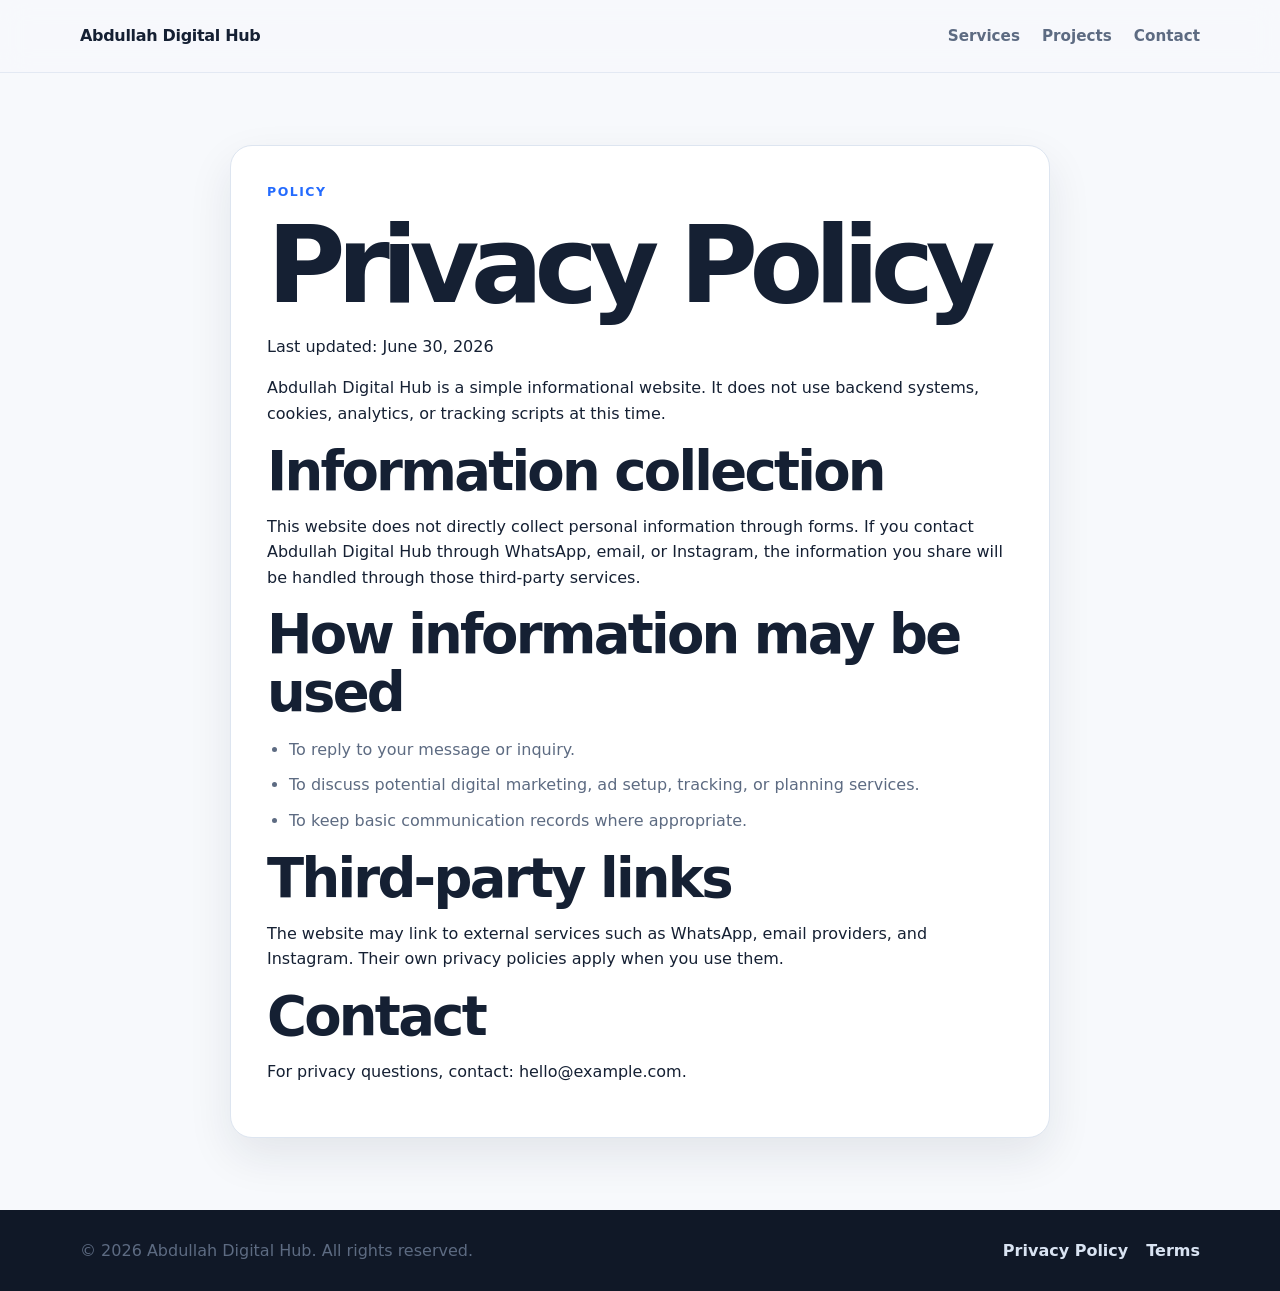
==== privacy.html @ ad13377e "Create static Abdullah Digital Hub site" ====
<!DOCTYPE html>
<html lang="en">
<head>
  <meta charset="UTF-8">
  <meta name="viewport" content="width=device-width, initial-scale=1.0">
  <title>Privacy Policy | Abdullah Digital Hub</title>
  <meta name="description" content="Privacy Policy for Abdullah Digital Hub.">
  <link rel="stylesheet" href="style.css">
</head>
<body class="legal-page">
  <header class="site-header">
    <nav class="nav container" aria-label="Main navigation">
      <a class="logo" href="index.html">Abdullah Digital Hub</a>
      <div class="nav-links">
        <a href="index.html#services">Services</a>
        <a href="index.html#projects">Projects</a>
        <a href="index.html#contact">Contact</a>
      </div>
    </nav>
  </header>

  <main class="legal-main">
    <section class="container legal-card">
      <p class="eyebrow">Policy</p>
      <h1>Privacy Policy</h1>
      <p>Last updated: June 30, 2026</p>
      <p>Abdullah Digital Hub is a simple informational website. It does not use backend systems, cookies, analytics, or tracking scripts at this time.</p>
      <h2>Information collection</h2>
      <p>This website does not directly collect personal information through forms. If you contact Abdullah Digital Hub through WhatsApp, email, or Instagram, the information you share will be handled through those third-party services.</p>
      <h2>How information may be used</h2>
      <ul>
        <li>To reply to your message or inquiry.</li>
        <li>To discuss potential digital marketing, ad setup, tracking, or planning services.</li>
        <li>To keep basic communication records where appropriate.</li>
      </ul>
      <h2>Third-party links</h2>
      <p>The website may link to external services such as WhatsApp, email providers, and Instagram. Their own privacy policies apply when you use them.</p>
      <h2>Contact</h2>
      <p>For privacy questions, contact: hello@example.com.</p>
    </section>
  </main>

  <footer class="site-footer">
    <div class="container footer-content">
      <p>&copy; 2026 Abdullah Digital Hub. All rights reserved.</p>
      <div class="footer-links">
        <a href="privacy.html">Privacy Policy</a>
        <a href="terms.html">Terms</a>
      </div>
    </div>
  </footer>
</body>
</html>
---- style.css ----
:root {
  --bg: #f7f9fc;
  --surface: #ffffff;
  --text: #152033;
  --muted: #5d6b82;
  --primary: #246bfe;
  --primary-dark: #1748ad;
  --accent: #16c7a7;
  --border: #dde5f0;
  --shadow: 0 18px 45px rgba(21, 32, 51, 0.09);
  --radius: 22px;
}

* {
  box-sizing: border-box;
}

html {
  scroll-behavior: smooth;
}

body {
  margin: 0;
  font-family: Inter, ui-sans-serif, system-ui, -apple-system, BlinkMacSystemFont, "Segoe UI", sans-serif;
  line-height: 1.6;
  color: var(--text);
  background: var(--bg);
}

img,
svg {
  max-width: 100%;
}

a {
  color: inherit;
  text-decoration: none;
}

.container {
  width: min(1120px, calc(100% - 32px));
  margin: 0 auto;
}

.site-header {
  position: sticky;
  top: 0;
  z-index: 10;
  background: rgba(247, 249, 252, 0.86);
  border-bottom: 1px solid rgba(221, 229, 240, 0.75);
  backdrop-filter: blur(14px);
}

.nav {
  min-height: 72px;
  display: flex;
  align-items: center;
  justify-content: space-between;
  gap: 24px;
}

.logo {
  font-size: 1rem;
  font-weight: 800;
  letter-spacing: -0.02em;
}

.nav-links {
  display: flex;
  align-items: center;
  gap: 22px;
  color: var(--muted);
  font-size: 0.95rem;
  font-weight: 600;
}

.nav-links a:hover,
.footer-links a:hover {
  color: var(--primary);
}

.hero {
  overflow: hidden;
  padding: 96px 0 84px;
  background:
    radial-gradient(circle at 12% 10%, rgba(36, 107, 254, 0.14), transparent 32%),
    radial-gradient(circle at 88% 16%, rgba(22, 199, 167, 0.16), transparent 30%);
}

.hero-content {
  max-width: 820px;
  text-align: center;
}

.eyebrow {
  margin: 0 0 12px;
  color: var(--primary);
  font-size: 0.78rem;
  font-weight: 800;
  letter-spacing: 0.12em;
  text-transform: uppercase;
}

h1,
h2,
h3,
p {
  margin-top: 0;
}

h1 {
  margin-bottom: 18px;
  font-size: clamp(3rem, 9vw, 6.7rem);
  line-height: 0.95;
  letter-spacing: -0.08em;
}

h2 {
  margin-bottom: 14px;
  font-size: clamp(2rem, 5vw, 3.4rem);
  line-height: 1.05;
  letter-spacing: -0.05em;
}

h3 {
  margin-bottom: 10px;
  font-size: 1.18rem;
  letter-spacing: -0.03em;
}

.subtitle {
  max-width: 720px;
  margin: 0 auto 34px;
  color: var(--muted);
  font-size: clamp(1.08rem, 2.4vw, 1.35rem);
}

.hero-actions {
  display: flex;
  flex-wrap: wrap;
  justify-content: center;
  gap: 14px;
}

.button {
  display: inline-flex;
  align-items: center;
  justify-content: center;
  min-height: 48px;
  padding: 0 22px;
  border-radius: 999px;
  font-weight: 800;
  transition: transform 180ms ease, box-shadow 180ms ease, background 180ms ease;
}

.button:hover {
  transform: translateY(-2px);
}

.button.primary {
  color: #fff;
  background: var(--primary);
  box-shadow: 0 14px 24px rgba(36, 107, 254, 0.25);
}

.button.primary:hover {
  background: var(--primary-dark);
}

.button.secondary {
  background: var(--surface);
  border: 1px solid var(--border);
}

.section {
  padding: 84px 0;
}

.muted {
  background: #eef4ff;
}

.section-heading {
  max-width: 680px;
  margin-bottom: 34px;
}

.section-heading p:not(.eyebrow),
.card p,
.panel p,
.contact-section p {
  color: var(--muted);
}

.grid {
  display: grid;
  gap: 20px;
}

.services-grid {
  grid-template-columns: repeat(3, minmax(0, 1fr));
}

.card,
.panel,
.contact-card {
  background: var(--surface);
  border: 1px solid var(--border);
  border-radius: var(--radius);
  box-shadow: var(--shadow);
}

.card {
  padding: 26px;
}

.card p:last-child,
.panel p:last-child {
  margin-bottom: 0;
}

.split {
  display: grid;
  grid-template-columns: 0.85fr 1.15fr;
  align-items: center;
  gap: 32px;
}

.panel {
  padding: 34px;
}

.contact-cards {
  display: grid;
  grid-template-columns: repeat(3, minmax(0, 1fr));
  gap: 18px;
}

.contact-card {
  display: grid;
  gap: 6px;
  padding: 24px;
  transition: transform 180ms ease, border-color 180ms ease;
}

.contact-card:hover {
  border-color: var(--primary);
  transform: translateY(-3px);
}

.contact-card span {
  color: var(--muted);
  font-size: 0.92rem;
}

.contact-card strong {
  word-break: break-word;
}

.site-footer {
  padding: 28px 0;
  color: var(--muted);
  background: #101827;
}

.footer-content {
  display: flex;
  align-items: center;
  justify-content: space-between;
  gap: 18px;
}

.site-footer p {
  margin: 0;
}

.footer-links {
  display: flex;
  gap: 18px;
  color: #d9e3f2;
  font-weight: 700;
}

.legal-page {
  min-height: 100vh;
  display: flex;
  flex-direction: column;
}

.legal-main {
  flex: 1;
  padding: 72px 0;
}

.legal-card {
  max-width: 820px;
  padding: 36px;
  background: var(--surface);
  border: 1px solid var(--border);
  border-radius: var(--radius);
  box-shadow: var(--shadow);
}

.legal-card ul {
  padding-left: 22px;
}

.legal-card li {
  margin-bottom: 10px;
  color: var(--muted);
}

@media (max-width: 820px) {
  .nav,
  .footer-content {
    align-items: flex-start;
    flex-direction: column;
    justify-content: center;
  }

  .nav {
    padding: 16px 0;
  }

  .nav-links,
  .footer-links {
    flex-wrap: wrap;
    gap: 14px;
  }

  .hero {
    padding: 74px 0 64px;
  }

  .section {
    padding: 64px 0;
  }

  .services-grid,
  .split,
  .contact-cards {
    grid-template-columns: 1fr;
  }
}

@media (max-width: 520px) {
  .container {
    width: min(100% - 24px, 1120px);
  }

  .hero-actions,
  .button {
    width: 100%;
  }

  .card,
  .panel,
  .contact-card,
  .legal-card {
    padding: 22px;
  }
}
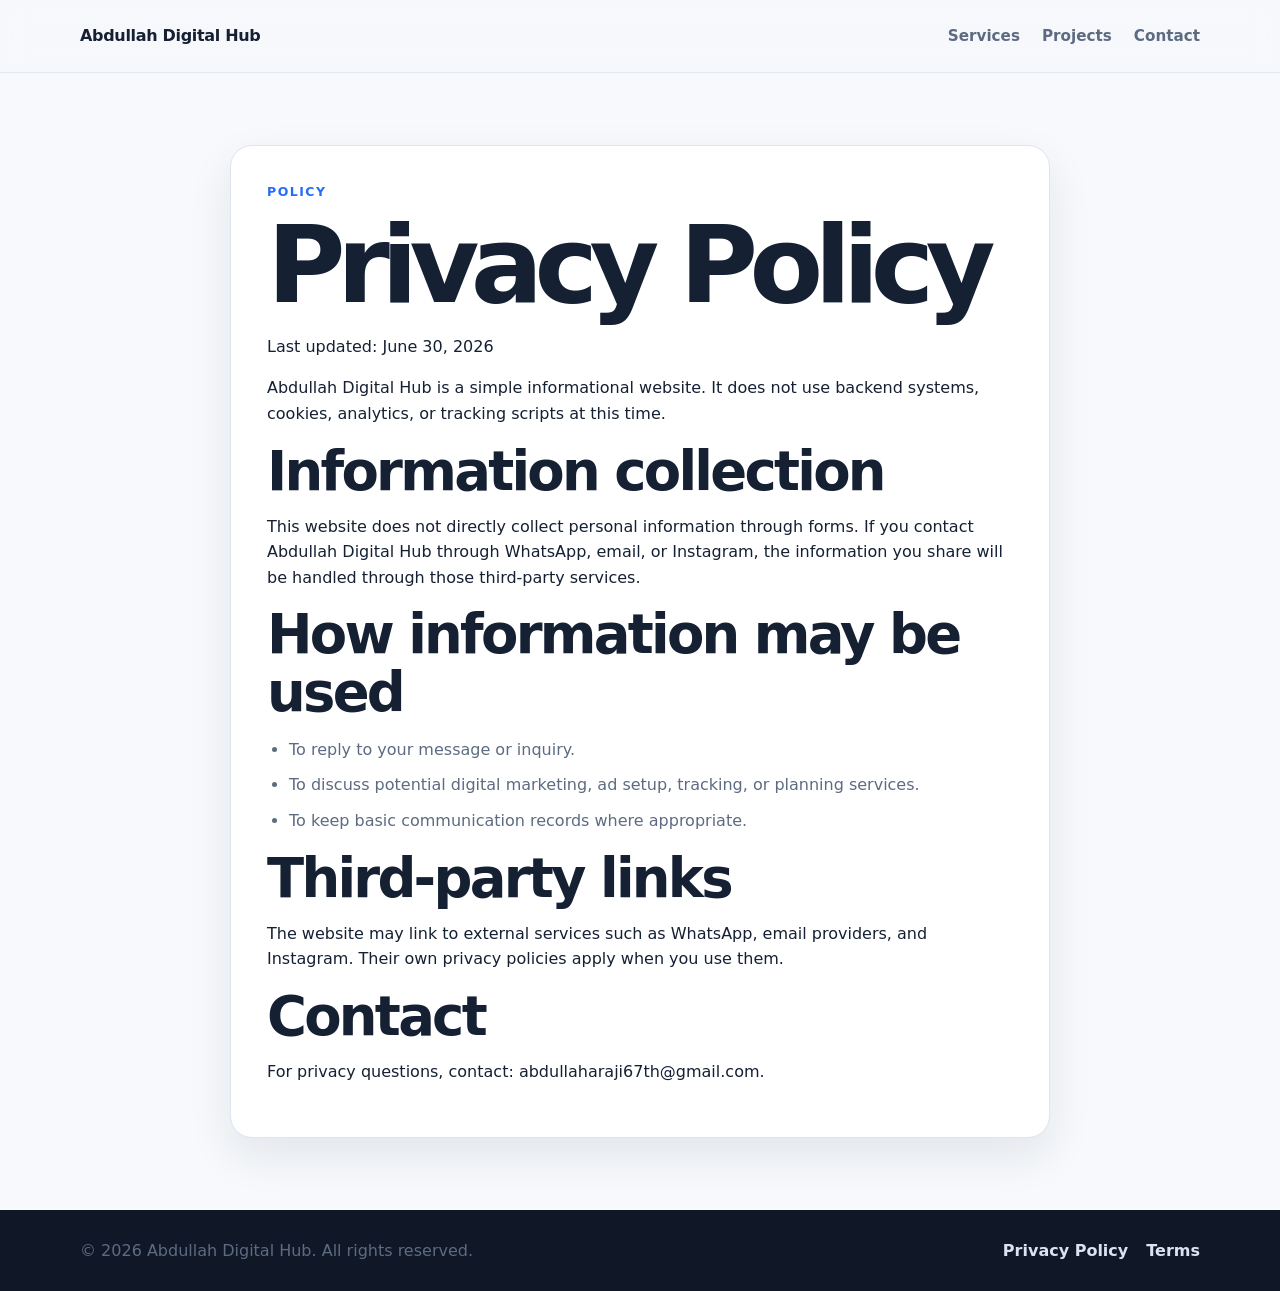
==== commit c667bafc: "Update Abdullah Digital Hub contact info" ====
--- a/privacy.html
+++ b/privacy.html
@@ -36,7 +36,7 @@
       <h2>Third-party links</h2>
       <p>The website may link to external services such as WhatsApp, email providers, and Instagram. Their own privacy policies apply when you use them.</p>
       <h2>Contact</h2>
-      <p>For privacy questions, contact: hello@example.com.</p>
+      <p>For privacy questions, contact: abdullaharaji67th@gmail.com.</p>
     </section>
   </main>
 
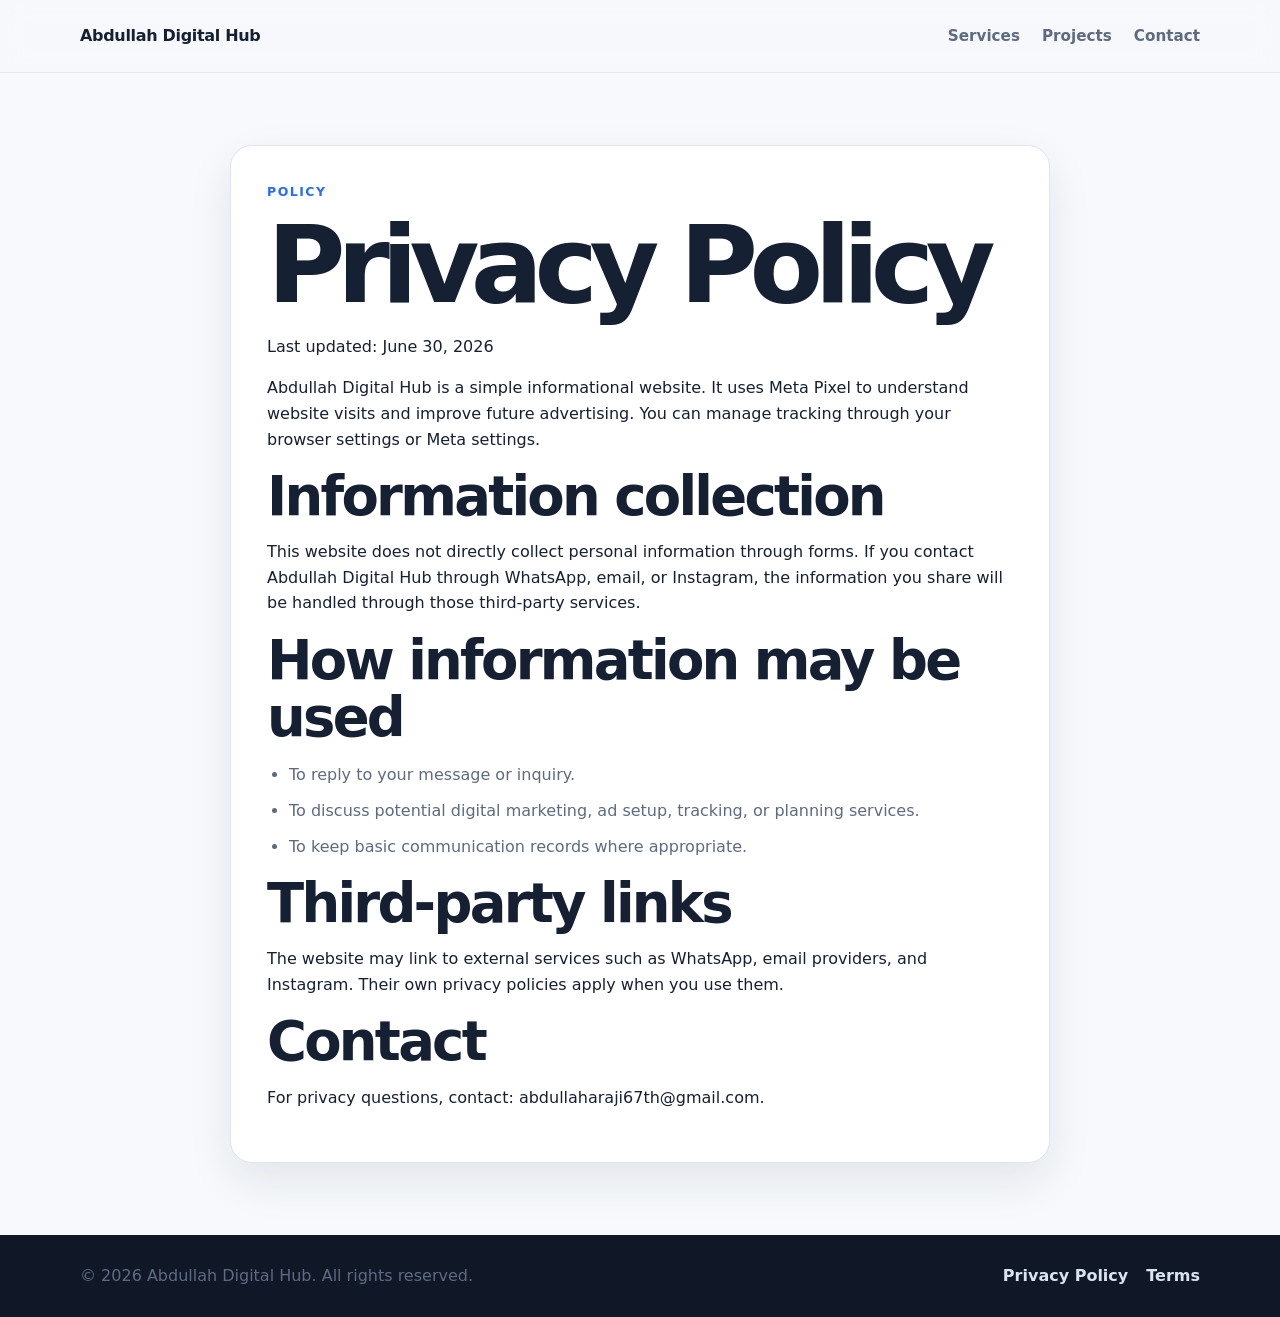
==== commit 52e43c55: "Add Meta Pixel base code" ====
--- a/privacy.html
+++ b/privacy.html
@@ -6,6 +6,23 @@
   <title>Privacy Policy | Abdullah Digital Hub</title>
   <meta name="description" content="Privacy Policy for Abdullah Digital Hub.">
   <link rel="stylesheet" href="style.css">
+  <!-- Meta Pixel Code -->
+  <script>
+  !function(f,b,e,v,n,t,s)
+  {if(f.fbq)return;n=f.fbq=function(){n.callMethod?
+  n.callMethod.apply(n,arguments):n.queue.push(arguments)};
+  if(!f._fbq)f._fbq=n;n.push=n;n.loaded=!0;n.version='2.0';
+  n.queue=[];t=b.createElement(e);t.async=!0;
+  t.src=v;s=b.getElementsByTagName(e)[0];
+  s.parentNode.insertBefore(t,s)}(window, document,'script',
+  'https://connect.facebook.net/en_US/fbevents.js');
+  fbq('init', '2031547784111351');
+  fbq('track', 'PageView');
+  </script>
+  <noscript><img height="1" width="1" style="display:none"
+  src="https://www.facebook.com/tr?id=2031547784111351&ev=PageView&noscript=1"
+  /></noscript>
+  <!-- End Meta Pixel Code -->
 </head>
 <body class="legal-page">
   <header class="site-header">
@@ -24,7 +41,7 @@
       <p class="eyebrow">Policy</p>
       <h1>Privacy Policy</h1>
       <p>Last updated: June 30, 2026</p>
-      <p>Abdullah Digital Hub is a simple informational website. It does not use backend systems, cookies, analytics, or tracking scripts at this time.</p>
+      <p>Abdullah Digital Hub is a simple informational website. It uses Meta Pixel to understand website visits and improve future advertising. You can manage tracking through your browser settings or Meta settings.</p>
       <h2>Information collection</h2>
       <p>This website does not directly collect personal information through forms. If you contact Abdullah Digital Hub through WhatsApp, email, or Instagram, the information you share will be handled through those third-party services.</p>
       <h2>How information may be used</h2>
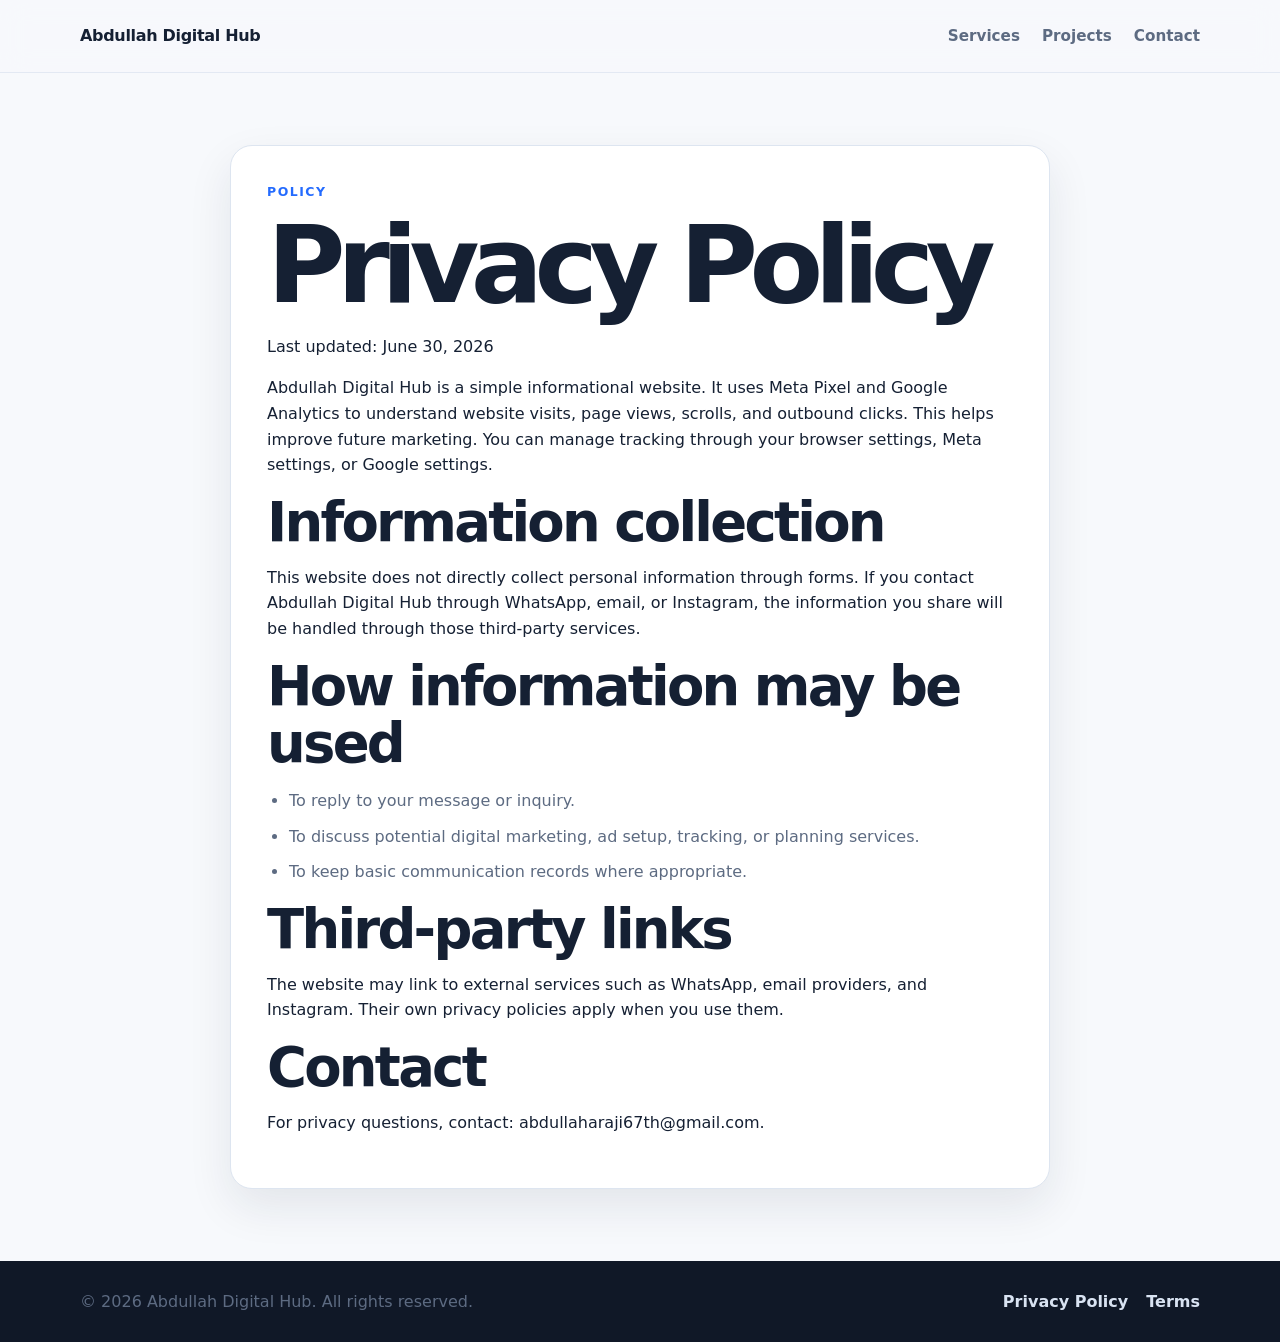
==== commit 48b74b60: "Add Google Analytics tag" ====
--- a/privacy.html
+++ b/privacy.html
@@ -1,6 +1,15 @@
 <!DOCTYPE html>
 <html lang="en">
 <head>
+<!-- Google tag (gtag.js) -->
+<script async src="https://www.googletagmanager.com/gtag/js?id=G-5G493681LP"></script>
+<script>
+  window.dataLayer = window.dataLayer || [];
+  function gtag(){dataLayer.push(arguments);}
+  gtag('js', new Date());
+
+  gtag('config', 'G-5G493681LP');
+</script>
   <meta charset="UTF-8">
   <meta name="viewport" content="width=device-width, initial-scale=1.0">
   <title>Privacy Policy | Abdullah Digital Hub</title>
@@ -41,7 +50,7 @@
       <p class="eyebrow">Policy</p>
       <h1>Privacy Policy</h1>
       <p>Last updated: June 30, 2026</p>
-      <p>Abdullah Digital Hub is a simple informational website. It uses Meta Pixel to understand website visits and improve future advertising. You can manage tracking through your browser settings or Meta settings.</p>
+      <p>Abdullah Digital Hub is a simple informational website. It uses Meta Pixel and Google Analytics to understand website visits, page views, scrolls, and outbound clicks. This helps improve future marketing. You can manage tracking through your browser settings, Meta settings, or Google settings.</p>
       <h2>Information collection</h2>
       <p>This website does not directly collect personal information through forms. If you contact Abdullah Digital Hub through WhatsApp, email, or Instagram, the information you share will be handled through those third-party services.</p>
       <h2>How information may be used</h2>
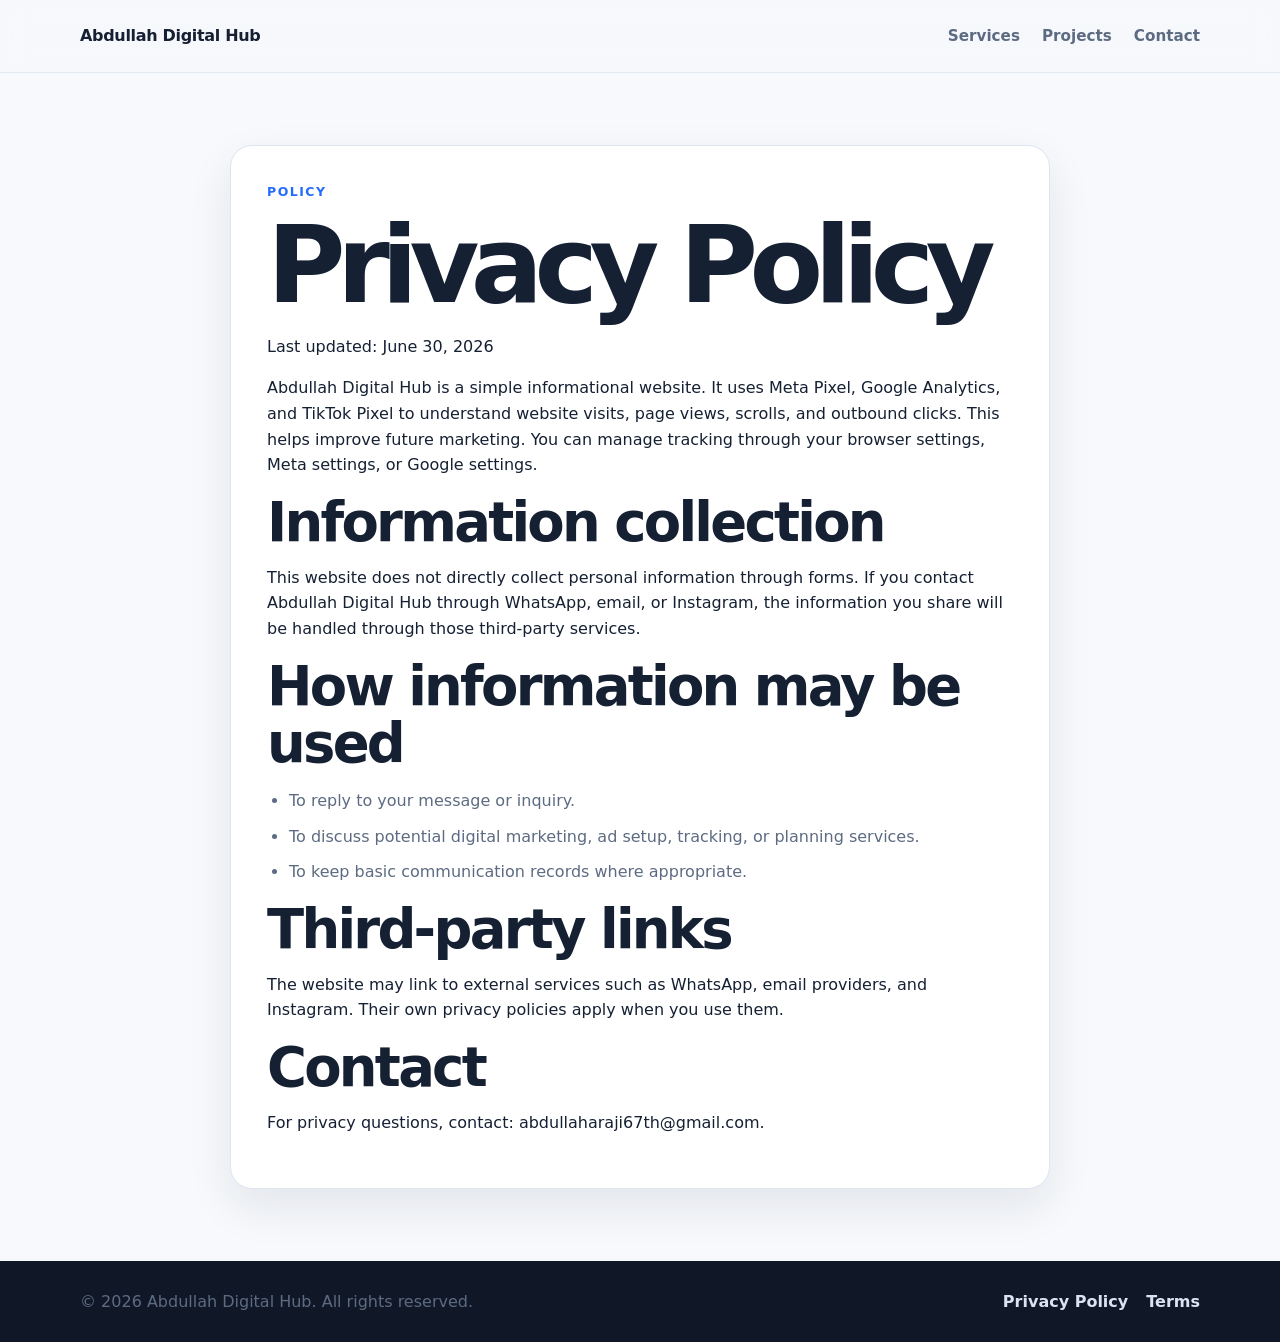
==== commit 54b013bb: "Add TikTok Pixel base code" ====
--- a/privacy.html
+++ b/privacy.html
@@ -32,6 +32,19 @@
   src="https://www.facebook.com/tr?id=2031547784111351&ev=PageView&noscript=1"
   /></noscript>
   <!-- End Meta Pixel Code -->
+  <!-- TikTok Pixel Code Start -->
+  <script>
+  !function (w, d, t) {
+    w.TiktokAnalyticsObject=t;var ttq=w[t]=w[t]||[];ttq.methods=["page","track","identify","instances","debug","on","off","once","ready","alias","group","enableCookie","disableCookie","holdConsent","revokeConsent","grantConsent"],ttq.setAndDefer=function(t,e){t[e]=function(){t.push([e].concat(Array.prototype.slice.call(arguments,0)))}};for(var i=0;i<ttq.methods.length;i++)ttq.setAndDefer(ttq,ttq.methods[i]);ttq.instance=function(t){for(
+  var e=ttq._i[t]||[],n=0;n<ttq.methods.length;n++)ttq.setAndDefer(e,ttq.methods[n]);return e},ttq.load=function(e,n){var r="https://analytics.tiktok.com/i18n/pixel/events.js",o=n&&n.partner;ttq._i=ttq._i||{},ttq._i[e]=[],ttq._i[e]._u=r,ttq._t=ttq._t||{},ttq._t[e]=+new Date,ttq._o=ttq._o||{},ttq._o[e]=n||{};n=document.createElement("script")
+  ;n.type="text/javascript",n.async=!0,n.src=r+"?sdkid="+e+"&lib="+t;e=document.getElementsByTagName("script")[0];e.parentNode.insertBefore(n,e)};
+
+
+    ttq.load('D9301BBC77U0LQ3AESQ0');
+    ttq.page();
+  }(window, document, 'ttq');
+  </script>
+  <!-- TikTok Pixel Code End -->
 </head>
 <body class="legal-page">
   <header class="site-header">
@@ -50,7 +63,7 @@
       <p class="eyebrow">Policy</p>
       <h1>Privacy Policy</h1>
       <p>Last updated: June 30, 2026</p>
-      <p>Abdullah Digital Hub is a simple informational website. It uses Meta Pixel and Google Analytics to understand website visits, page views, scrolls, and outbound clicks. This helps improve future marketing. You can manage tracking through your browser settings, Meta settings, or Google settings.</p>
+      <p>Abdullah Digital Hub is a simple informational website. It uses Meta Pixel, Google Analytics, and TikTok Pixel to understand website visits, page views, scrolls, and outbound clicks. This helps improve future marketing. You can manage tracking through your browser settings, Meta settings, or Google settings.</p>
       <h2>Information collection</h2>
       <p>This website does not directly collect personal information through forms. If you contact Abdullah Digital Hub through WhatsApp, email, or Instagram, the information you share will be handled through those third-party services.</p>
       <h2>How information may be used</h2>
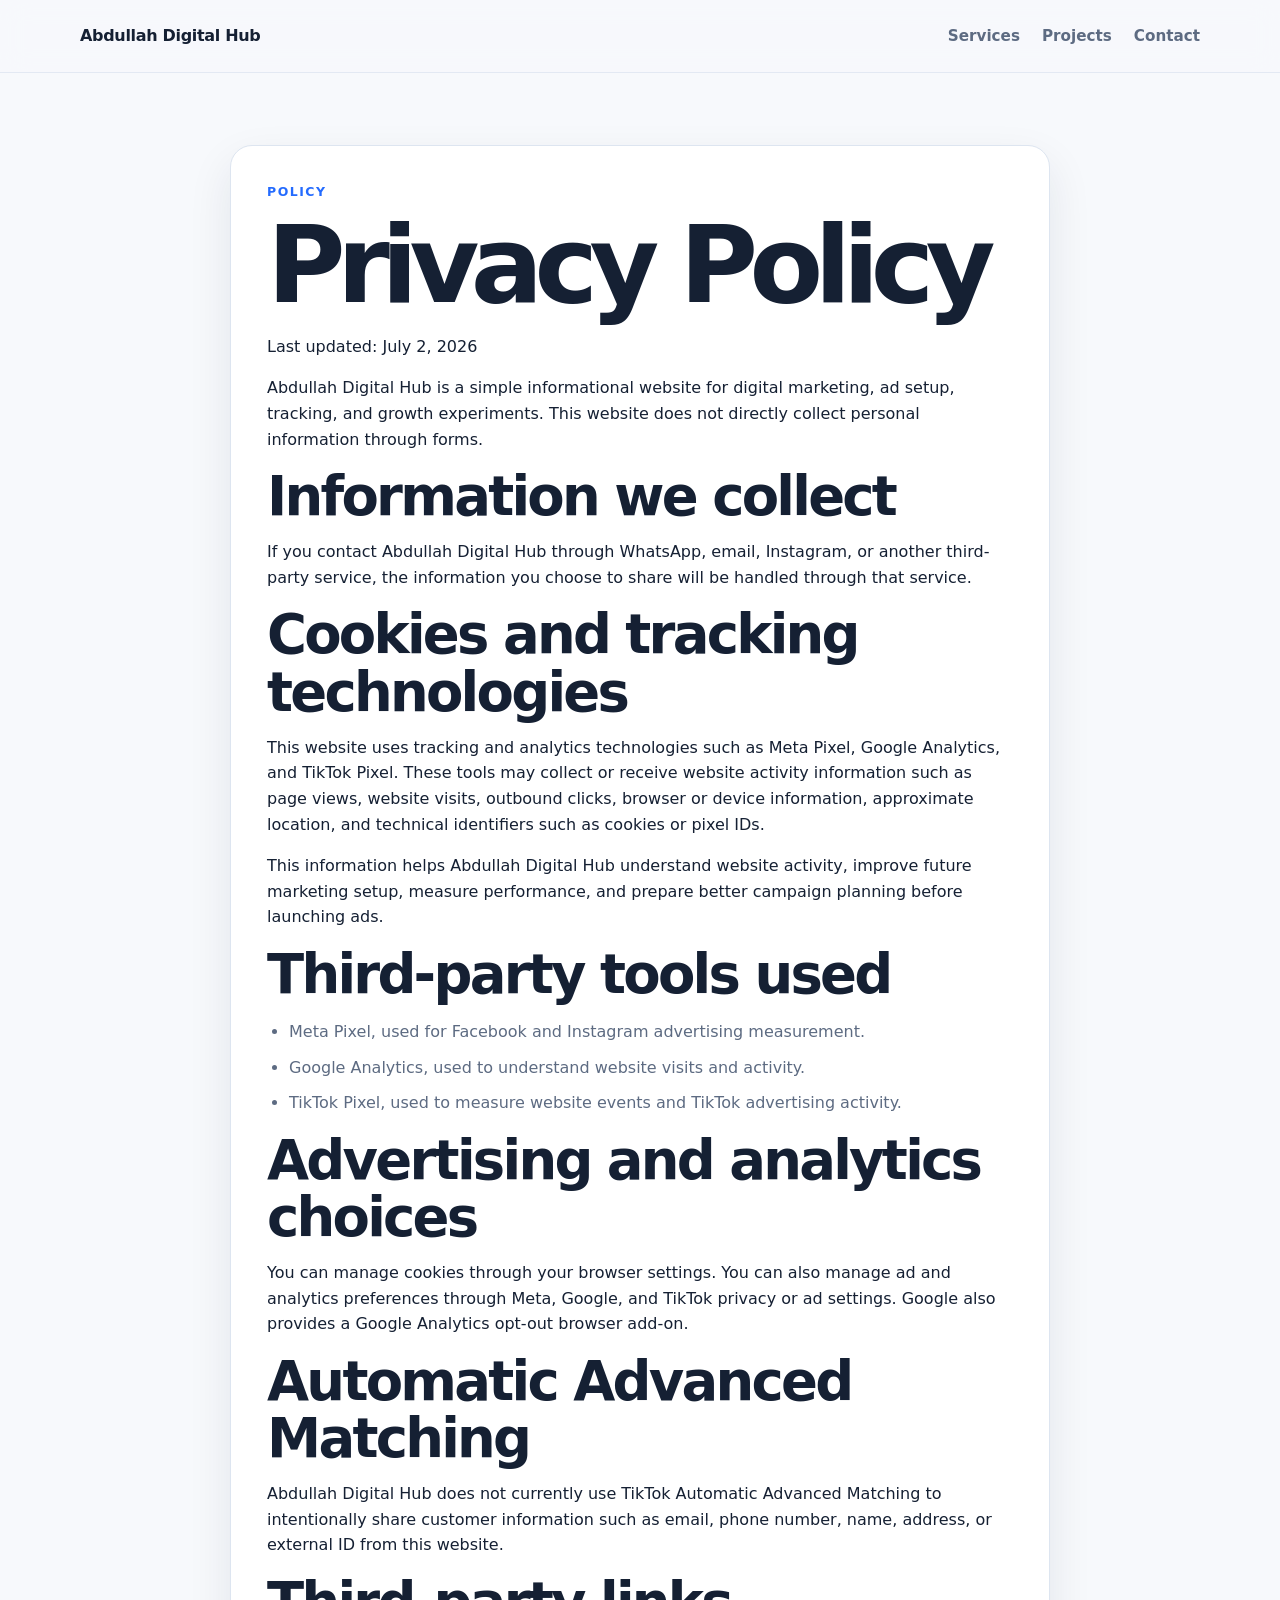
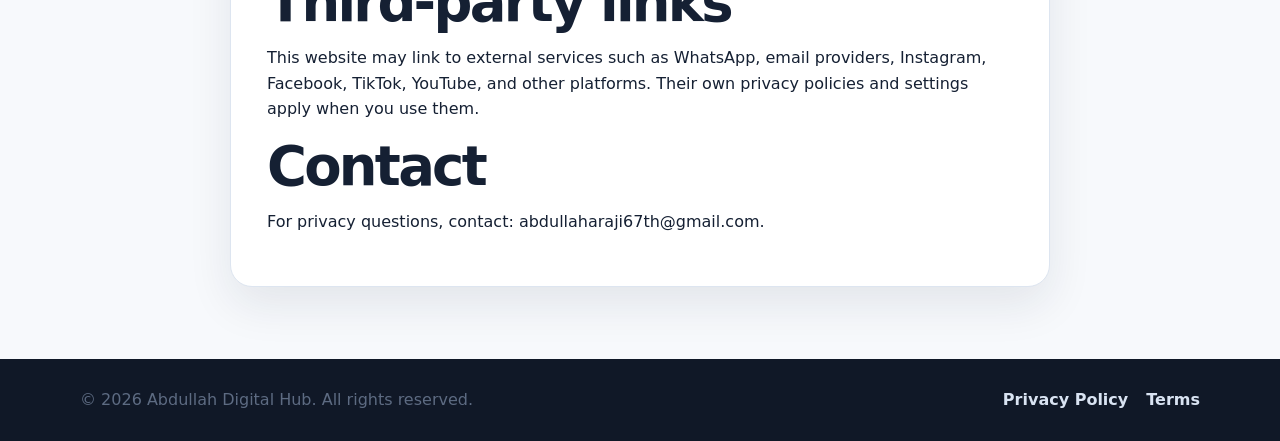
==== commit b831d94d: "Improve privacy policy tracking disclosure" ====
--- a/privacy.html
+++ b/privacy.html
@@ -62,18 +62,33 @@
     <section class="container legal-card">
       <p class="eyebrow">Policy</p>
       <h1>Privacy Policy</h1>
-      <p>Last updated: June 30, 2026</p>
-      <p>Abdullah Digital Hub is a simple informational website. It uses Meta Pixel, Google Analytics, and TikTok Pixel to understand website visits, page views, scrolls, and outbound clicks. This helps improve future marketing. You can manage tracking through your browser settings, Meta settings, or Google settings.</p>
-      <h2>Information collection</h2>
-      <p>This website does not directly collect personal information through forms. If you contact Abdullah Digital Hub through WhatsApp, email, or Instagram, the information you share will be handled through those third-party services.</p>
-      <h2>How information may be used</h2>
+      <p>Last updated: July 2, 2026</p>
+
+      <p>Abdullah Digital Hub is a simple informational website for digital marketing, ad setup, tracking, and growth experiments. This website does not directly collect personal information through forms.</p>
+
+      <h2>Information we collect</h2>
+      <p>If you contact Abdullah Digital Hub through WhatsApp, email, Instagram, or another third-party service, the information you choose to share will be handled through that service.</p>
+
+      <h2>Cookies and tracking technologies</h2>
+      <p>This website uses tracking and analytics technologies such as Meta Pixel, Google Analytics, and TikTok Pixel. These tools may collect or receive website activity information such as page views, website visits, outbound clicks, browser or device information, approximate location, and technical identifiers such as cookies or pixel IDs.</p>
+      <p>This information helps Abdullah Digital Hub understand website activity, improve future marketing setup, measure performance, and prepare better campaign planning before launching ads.</p>
+
+      <h2>Third-party tools used</h2>
       <ul>
-        <li>To reply to your message or inquiry.</li>
-        <li>To discuss potential digital marketing, ad setup, tracking, or planning services.</li>
-        <li>To keep basic communication records where appropriate.</li>
+        <li>Meta Pixel, used for Facebook and Instagram advertising measurement.</li>
+        <li>Google Analytics, used to understand website visits and activity.</li>
+        <li>TikTok Pixel, used to measure website events and TikTok advertising activity.</li>
       </ul>
+
+      <h2>Advertising and analytics choices</h2>
+      <p>You can manage cookies through your browser settings. You can also manage ad and analytics preferences through Meta, Google, and TikTok privacy or ad settings. Google also provides a Google Analytics opt-out browser add-on.</p>
+
+      <h2>Automatic Advanced Matching</h2>
+      <p>Abdullah Digital Hub does not currently use TikTok Automatic Advanced Matching to intentionally share customer information such as email, phone number, name, address, or external ID from this website.</p>
+
       <h2>Third-party links</h2>
-      <p>The website may link to external services such as WhatsApp, email providers, and Instagram. Their own privacy policies apply when you use them.</p>
+      <p>This website may link to external services such as WhatsApp, email providers, Instagram, Facebook, TikTok, YouTube, and other platforms. Their own privacy policies and settings apply when you use them.</p>
+
       <h2>Contact</h2>
       <p>For privacy questions, contact: abdullaharaji67th@gmail.com.</p>
     </section>
@@ -89,4 +104,4 @@
     </div>
   </footer>
 </body>
-</html>
+</html>
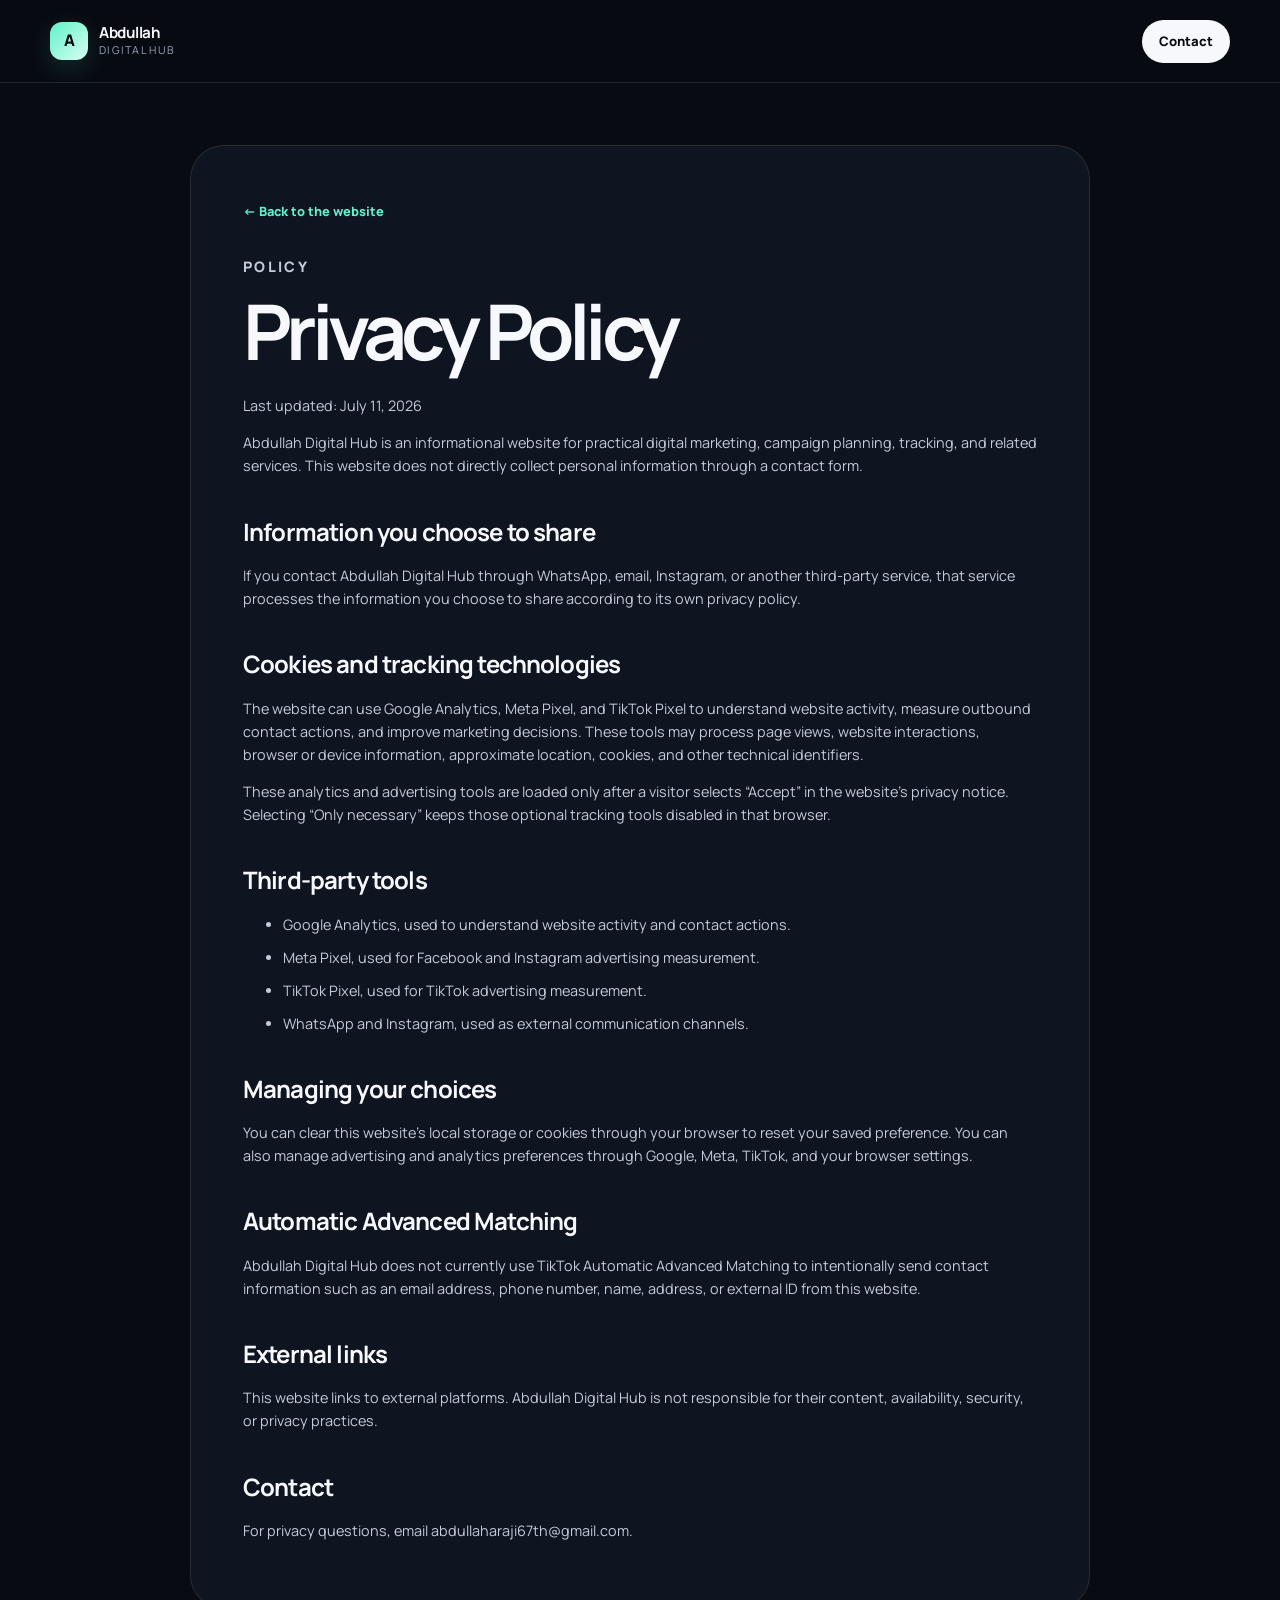
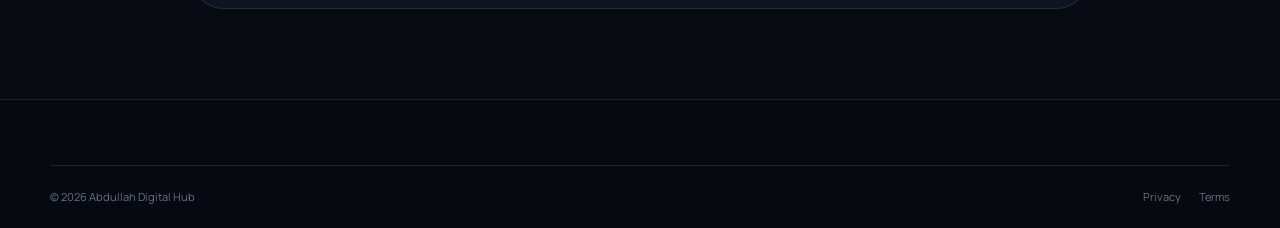
==== commit abb03d86: "Redesign privacy.html" ====
--- a/privacy.html
+++ b/privacy.html
@@ -1,107 +1,72 @@
-<!DOCTYPE html>
-<html lang="en">
+<!doctype html>
+<html lang="en" dir="ltr">
 <head>
-<!-- Google tag (gtag.js) -->
-<script async src="https://www.googletagmanager.com/gtag/js?id=G-5G493681LP"></script>
-<script>
-  window.dataLayer = window.dataLayer || [];
-  function gtag(){dataLayer.push(arguments);}
-  gtag('js', new Date());
-
-  gtag('config', 'G-5G493681LP');
-</script>
   <meta charset="UTF-8">
   <meta name="viewport" content="width=device-width, initial-scale=1.0">
   <title>Privacy Policy | Abdullah Digital Hub</title>
   <meta name="description" content="Privacy Policy for Abdullah Digital Hub.">
+  <meta name="theme-color" content="#080b12">
+  <link rel="icon" href="favicon.svg" type="image/svg+xml">
+  <link rel="preconnect" href="https://fonts.googleapis.com">
+  <link rel="preconnect" href="https://fonts.gstatic.com" crossorigin>
+  <link href="https://fonts.googleapis.com/css2?family=Manrope:wght@400;500;600;700;800&display=swap" rel="stylesheet">
   <link rel="stylesheet" href="style.css">
-  <!-- Meta Pixel Code -->
-  <script>
-  !function(f,b,e,v,n,t,s)
-  {if(f.fbq)return;n=f.fbq=function(){n.callMethod?
-  n.callMethod.apply(n,arguments):n.queue.push(arguments)};
-  if(!f._fbq)f._fbq=n;n.push=n;n.loaded=!0;n.version='2.0';
-  n.queue=[];t=b.createElement(e);t.async=!0;
-  t.src=v;s=b.getElementsByTagName(e)[0];
-  s.parentNode.insertBefore(t,s)}(window, document,'script',
-  'https://connect.facebook.net/en_US/fbevents.js');
-  fbq('init', '2031547784111351');
-  fbq('track', 'PageView');
-  </script>
-  <noscript><img height="1" width="1" style="display:none"
-  src="https://www.facebook.com/tr?id=2031547784111351&ev=PageView&noscript=1"
-  /></noscript>
-  <!-- End Meta Pixel Code -->
-  <!-- TikTok Pixel Code Start -->
-  <script>
-  !function (w, d, t) {
-    w.TiktokAnalyticsObject=t;var ttq=w[t]=w[t]||[];ttq.methods=["page","track","identify","instances","debug","on","off","once","ready","alias","group","enableCookie","disableCookie","holdConsent","revokeConsent","grantConsent"],ttq.setAndDefer=function(t,e){t[e]=function(){t.push([e].concat(Array.prototype.slice.call(arguments,0)))}};for(var i=0;i<ttq.methods.length;i++)ttq.setAndDefer(ttq,ttq.methods[i]);ttq.instance=function(t){for(
-  var e=ttq._i[t]||[],n=0;n<ttq.methods.length;n++)ttq.setAndDefer(e,ttq.methods[n]);return e},ttq.load=function(e,n){var r="https://analytics.tiktok.com/i18n/pixel/events.js",o=n&&n.partner;ttq._i=ttq._i||{},ttq._i[e]=[],ttq._i[e]._u=r,ttq._t=ttq._t||{},ttq._t[e]=+new Date,ttq._o=ttq._o||{},ttq._o[e]=n||{};n=document.createElement("script")
-  ;n.type="text/javascript",n.async=!0,n.src=r+"?sdkid="+e+"&lib="+t;e=document.getElementsByTagName("script")[0];e.parentNode.insertBefore(n,e)};
-
-
-    ttq.load('D9301BBC77U0LQ3AESQ0');
-    ttq.page();
-  }(window, document, 'ttq');
-  </script>
-  <!-- TikTok Pixel Code End -->
 </head>
 <body class="legal-page">
-  <header class="site-header">
+  <header class="site-header scrolled">
     <nav class="nav container" aria-label="Main navigation">
-      <a class="logo" href="index.html">Abdullah Digital Hub</a>
-      <div class="nav-links">
-        <a href="index.html#services">Services</a>
-        <a href="index.html#projects">Projects</a>
-        <a href="index.html#contact">Contact</a>
-      </div>
+      <a class="brand" href="index.html" aria-label="Abdullah Digital Hub home">
+        <span class="brand-mark" aria-hidden="true">A</span>
+        <span class="brand-copy"><strong>Abdullah</strong><small>Digital Hub</small></span>
+      </a>
+      <a class="nav-cta" href="index.html#contact">Contact</a>
     </nav>
   </header>
 
   <main class="legal-main">
-    <section class="container legal-card">
+    <article class="container legal-card">
+      <a class="legal-back" href="index.html">← Back to the website</a>
       <p class="eyebrow">Policy</p>
       <h1>Privacy Policy</h1>
-      <p>Last updated: July 2, 2026</p>
+      <p>Last updated: July 11, 2026</p>
 
-      <p>Abdullah Digital Hub is a simple informational website for digital marketing, ad setup, tracking, and growth experiments. This website does not directly collect personal information through forms.</p>
+      <p>Abdullah Digital Hub is an informational website for practical digital marketing, campaign planning, tracking, and related services. This website does not directly collect personal information through a contact form.</p>
 
-      <h2>Information we collect</h2>
-      <p>If you contact Abdullah Digital Hub through WhatsApp, email, Instagram, or another third-party service, the information you choose to share will be handled through that service.</p>
+      <h2>Information you choose to share</h2>
+      <p>If you contact Abdullah Digital Hub through WhatsApp, email, Instagram, or another third-party service, that service processes the information you choose to share according to its own privacy policy.</p>
 
       <h2>Cookies and tracking technologies</h2>
-      <p>This website uses tracking and analytics technologies such as Meta Pixel, Google Analytics, and TikTok Pixel. These tools may collect or receive website activity information such as page views, website visits, outbound clicks, browser or device information, approximate location, and technical identifiers such as cookies or pixel IDs.</p>
-      <p>This information helps Abdullah Digital Hub understand website activity, improve future marketing setup, measure performance, and prepare better campaign planning before launching ads.</p>
+      <p>The website can use Google Analytics, Meta Pixel, and TikTok Pixel to understand website activity, measure outbound contact actions, and improve marketing decisions. These tools may process page views, website interactions, browser or device information, approximate location, cookies, and other technical identifiers.</p>
+      <p>These analytics and advertising tools are loaded only after a visitor selects “Accept” in the website’s privacy notice. Selecting “Only necessary” keeps those optional tracking tools disabled in that browser.</p>
 
-      <h2>Third-party tools used</h2>
+      <h2>Third-party tools</h2>
       <ul>
+        <li>Google Analytics, used to understand website activity and contact actions.</li>
         <li>Meta Pixel, used for Facebook and Instagram advertising measurement.</li>
-        <li>Google Analytics, used to understand website visits and activity.</li>
-        <li>TikTok Pixel, used to measure website events and TikTok advertising activity.</li>
+        <li>TikTok Pixel, used for TikTok advertising measurement.</li>
+        <li>WhatsApp and Instagram, used as external communication channels.</li>
       </ul>
 
-      <h2>Advertising and analytics choices</h2>
-      <p>You can manage cookies through your browser settings. You can also manage ad and analytics preferences through Meta, Google, and TikTok privacy or ad settings. Google also provides a Google Analytics opt-out browser add-on.</p>
+      <h2>Managing your choices</h2>
+      <p>You can clear this website’s local storage or cookies through your browser to reset your saved preference. You can also manage advertising and analytics preferences through Google, Meta, TikTok, and your browser settings.</p>
 
       <h2>Automatic Advanced Matching</h2>
-      <p>Abdullah Digital Hub does not currently use TikTok Automatic Advanced Matching to intentionally share customer information such as email, phone number, name, address, or external ID from this website.</p>
+      <p>Abdullah Digital Hub does not currently use TikTok Automatic Advanced Matching to intentionally send contact information such as an email address, phone number, name, address, or external ID from this website.</p>
 
-      <h2>Third-party links</h2>
-      <p>This website may link to external services such as WhatsApp, email providers, Instagram, Facebook, TikTok, YouTube, and other platforms. Their own privacy policies and settings apply when you use them.</p>
+      <h2>External links</h2>
+      <p>This website links to external platforms. Abdullah Digital Hub is not responsible for their content, availability, security, or privacy practices.</p>
 
       <h2>Contact</h2>
-      <p>For privacy questions, contact: abdullaharaji67th@gmail.com.</p>
-    </section>
+      <p>For privacy questions, email <a href="mailto:abdullaharaji67th@gmail.com">abdullaharaji67th@gmail.com</a>.</p>
+    </article>
   </main>
 
   <footer class="site-footer">
-    <div class="container footer-content">
-      <p>&copy; 2026 Abdullah Digital Hub. All rights reserved.</p>
-      <div class="footer-links">
-        <a href="privacy.html">Privacy Policy</a>
-        <a href="terms.html">Terms</a>
-      </div>
+    <div class="container footer-bottom">
+      <p>© 2026 Abdullah Digital Hub</p>
+      <div><a href="privacy.html">Privacy</a><a href="terms.html">Terms</a></div>
     </div>
   </footer>
+  <script src="script.js" defer></script>
 </body>
-</html>+</html>
--- a/style.css
+++ b/style.css
@@ -1,362 +1,580 @@
 :root {
-  --bg: #f7f9fc;
-  --surface: #ffffff;
-  --text: #152033;
-  --muted: #5d6b82;
-  --primary: #246bfe;
-  --primary-dark: #1748ad;
-  --accent: #16c7a7;
-  --border: #dde5f0;
-  --shadow: 0 18px 45px rgba(21, 32, 51, 0.09);
-  --radius: 22px;
-}
-
-* {
-  box-sizing: border-box;
-}
+  --ink: #080b12;
+  --ink-soft: #0e1420;
+  --panel: #121a28;
+  --panel-light: #172235;
+  --text: #f6f8fc;
+  --muted: #9ba8bc;
+  --muted-light: #c3ccda;
+  --line: rgba(255, 255, 255, 0.1);
+  --line-strong: rgba(255, 255, 255, 0.17);
+  --blue: #4e7cff;
+  --blue-light: #8aa7ff;
+  --mint: #5ff1c7;
+  --paper: #f5f1e8;
+  --dark-text: #101521;
+  --shadow: 0 30px 80px rgba(0, 0, 0, 0.35);
+  --radius-sm: 16px;
+  --radius: 24px;
+  --radius-lg: 34px;
+  --container: 1180px;
+}
+
+* { box-sizing: border-box; }
 
 html {
   scroll-behavior: smooth;
+  scroll-padding-top: 94px;
 }
 
 body {
   margin: 0;
-  font-family: Inter, ui-sans-serif, system-ui, -apple-system, BlinkMacSystemFont, "Segoe UI", sans-serif;
+  overflow-x: hidden;
+  color: var(--text);
+  background: var(--ink);
+  font-family: "Manrope", Inter, ui-sans-serif, system-ui, -apple-system, BlinkMacSystemFont, "Segoe UI", sans-serif;
   line-height: 1.6;
-  color: var(--text);
-  background: var(--bg);
-}
-
-img,
-svg {
-  max-width: 100%;
-}
-
-a {
-  color: inherit;
-  text-decoration: none;
-}
+  -webkit-font-smoothing: antialiased;
+}
+
+body::before {
+  position: fixed;
+  inset: 0;
+  z-index: -2;
+  pointer-events: none;
+  content: "";
+  opacity: 0.15;
+  background-image: linear-gradient(rgba(255,255,255,.025) 1px, transparent 1px), linear-gradient(90deg, rgba(255,255,255,.025) 1px, transparent 1px);
+  background-size: 54px 54px;
+  mask-image: linear-gradient(to bottom, #000, transparent 70%);
+}
+
+::selection { color: var(--ink); background: var(--mint); }
+
+a { color: inherit; text-decoration: none; }
+button { color: inherit; font: inherit; }
+svg { display: block; }
 
 .container {
-  width: min(1120px, calc(100% - 32px));
-  margin: 0 auto;
+  width: min(var(--container), calc(100% - 40px));
+  margin-inline: auto;
+}
+
+.sr-only {
+  position: absolute;
+  width: 1px;
+  height: 1px;
+  padding: 0;
+  margin: -1px;
+  overflow: hidden;
+  clip: rect(0, 0, 0, 0);
+  white-space: nowrap;
+  border: 0;
+}
+
+.skip-link {
+  position: fixed;
+  top: 12px;
+  left: 12px;
+  z-index: 1000;
+  padding: 10px 14px;
+  color: var(--ink);
+  background: var(--mint);
+  border-radius: 10px;
+  transform: translateY(-150%);
+  transition: transform .2s ease;
+}
+
+.skip-link:focus { transform: translateY(0); }
+
+:focus-visible {
+  outline: 3px solid var(--mint);
+  outline-offset: 4px;
 }
 
 .site-header {
-  position: sticky;
-  top: 0;
-  z-index: 10;
-  background: rgba(247, 249, 252, 0.86);
-  border-bottom: 1px solid rgba(221, 229, 240, 0.75);
-  backdrop-filter: blur(14px);
+  position: fixed;
+  inset: 0 0 auto;
+  z-index: 100;
+  background: rgba(8, 11, 18, 0.72);
+  border-bottom: 1px solid transparent;
+  backdrop-filter: blur(18px);
+  transition: background .25s ease, border-color .25s ease;
+}
+
+.site-header.scrolled {
+  background: rgba(8, 11, 18, 0.92);
+  border-color: var(--line);
 }
 
 .nav {
-  min-height: 72px;
+  min-height: 82px;
   display: flex;
   align-items: center;
   justify-content: space-between;
   gap: 24px;
 }
 
-.logo {
-  font-size: 1rem;
+.brand { display: inline-flex; align-items: center; gap: 11px; }
+
+.brand-mark {
+  width: 38px;
+  height: 38px;
+  display: grid;
+  place-items: center;
+  color: var(--ink);
+  background: linear-gradient(135deg, var(--mint), #d9fff4);
+  border-radius: 12px;
+  font-weight: 900;
+  box-shadow: 0 8px 28px rgba(95, 241, 199, .16);
+}
+
+.brand-copy { display: grid; line-height: 1.05; }
+.brand-copy strong { font-size: .95rem; letter-spacing: -.03em; }
+.brand-copy small { margin-top: 4px; color: var(--muted); font-size: .67rem; letter-spacing: .12em; text-transform: uppercase; }
+
+.nav-menu { display: flex; align-items: center; gap: 30px; }
+.nav-menu > a:not(.nav-cta) { color: var(--muted-light); font-size: .88rem; font-weight: 600; transition: color .2s ease; }
+.nav-menu > a:not(.nav-cta):hover { color: var(--text); }
+
+.language-toggle {
+  min-width: 62px;
+  padding: 7px 10px;
+  color: var(--muted-light);
+  background: transparent;
+  border: 1px solid var(--line);
+  border-radius: 999px;
+  cursor: pointer;
+  font-size: .78rem;
+  font-weight: 700;
+  transition: border-color .2s ease, color .2s ease;
+}
+
+.language-toggle:hover { color: var(--text); border-color: var(--line-strong); }
+
+.nav-cta {
+  padding: 11px 17px;
+  color: var(--ink);
+  background: var(--text);
+  border-radius: 999px;
+  font-size: .82rem;
   font-weight: 800;
-  letter-spacing: -0.02em;
-}
-
-.nav-links {
+  transition: transform .2s ease, background .2s ease;
+}
+
+.nav-cta:hover { background: var(--mint); transform: translateY(-2px); }
+.menu-toggle { display: none; }
+
+.hero {
+  position: relative;
+  min-height: 880px;
+  display: grid;
+  align-items: center;
+  overflow: hidden;
+  padding: 150px 0 92px;
+}
+
+.hero::after {
+  position: absolute;
+  right: -10%;
+  bottom: -25%;
+  width: 760px;
+  height: 760px;
+  pointer-events: none;
+  content: "";
+  border: 1px solid rgba(255,255,255,.05);
+  border-radius: 50%;
+  box-shadow: 0 0 0 90px rgba(255,255,255,.018), 0 0 0 180px rgba(255,255,255,.012);
+}
+
+.hero-glow { position: absolute; pointer-events: none; border-radius: 50%; filter: blur(5px); }
+.hero-glow-one { top: 4%; left: 40%; width: 520px; height: 520px; background: radial-gradient(circle, rgba(78,124,255,.17), transparent 68%); }
+.hero-glow-two { right: 2%; bottom: 5%; width: 390px; height: 390px; background: radial-gradient(circle, rgba(95,241,199,.1), transparent 70%); }
+
+.hero-grid {
+  position: relative;
+  z-index: 2;
+  display: grid;
+  grid-template-columns: minmax(0, 1.08fr) minmax(380px, .92fr);
+  align-items: center;
+  gap: 80px;
+}
+
+.availability {
+  width: fit-content;
+  margin-bottom: 30px;
   display: flex;
   align-items: center;
-  gap: 22px;
-  color: var(--muted);
-  font-size: 0.95rem;
+  gap: 10px;
+  padding: 8px 13px;
+  color: var(--muted-light);
+  background: rgba(255,255,255,.04);
+  border: 1px solid var(--line);
+  border-radius: 999px;
+  font-size: .76rem;
   font-weight: 600;
 }
 
-.nav-links a:hover,
-.footer-links a:hover {
-  color: var(--primary);
-}
-
-.hero {
-  overflow: hidden;
-  padding: 96px 0 84px;
-  background:
-    radial-gradient(circle at 12% 10%, rgba(36, 107, 254, 0.14), transparent 32%),
-    radial-gradient(circle at 88% 16%, rgba(22, 199, 167, 0.16), transparent 30%);
-}
-
-.hero-content {
-  max-width: 820px;
-  text-align: center;
-}
+.pulse { width: 8px; height: 8px; background: var(--mint); border-radius: 50%; box-shadow: 0 0 0 5px rgba(95,241,199,.09); animation: pulse 2.2s infinite; }
+@keyframes pulse { 50% { box-shadow: 0 0 0 9px rgba(95,241,199,0); } }
 
 .eyebrow {
-  margin: 0 0 12px;
-  color: var(--primary);
-  font-size: 0.78rem;
+  margin: 0 0 15px;
+  color: var(--mint);
+  font-size: .75rem;
   font-weight: 800;
-  letter-spacing: 0.12em;
+  letter-spacing: .16em;
   text-transform: uppercase;
 }
 
-h1,
-h2,
-h3,
-p {
-  margin-top: 0;
-}
+h1, h2, h3, p { margin-top: 0; }
 
 h1 {
-  margin-bottom: 18px;
-  font-size: clamp(3rem, 9vw, 6.7rem);
-  line-height: 0.95;
-  letter-spacing: -0.08em;
-}
+  max-width: 760px;
+  margin-bottom: 26px;
+  font-size: clamp(3.4rem, 6.6vw, 6.7rem);
+  line-height: .97;
+  letter-spacing: -.072em;
+}
+
+h1 span { color: transparent; background: linear-gradient(105deg, #f7f9fd 0%, var(--blue-light) 48%, var(--mint) 110%); background-clip: text; -webkit-background-clip: text; }
 
 h2 {
-  margin-bottom: 14px;
-  font-size: clamp(2rem, 5vw, 3.4rem);
-  line-height: 1.05;
-  letter-spacing: -0.05em;
-}
-
-h3 {
-  margin-bottom: 10px;
-  font-size: 1.18rem;
-  letter-spacing: -0.03em;
-}
-
-.subtitle {
-  max-width: 720px;
-  margin: 0 auto 34px;
-  color: var(--muted);
-  font-size: clamp(1.08rem, 2.4vw, 1.35rem);
-}
-
-.hero-actions {
-  display: flex;
-  flex-wrap: wrap;
-  justify-content: center;
-  gap: 14px;
-}
+  margin-bottom: 20px;
+  font-size: clamp(2.35rem, 4.4vw, 4.5rem);
+  line-height: 1.02;
+  letter-spacing: -.06em;
+}
+
+h3 { margin-bottom: 12px; font-size: 1.3rem; line-height: 1.22; letter-spacing: -.035em; }
+
+.hero-subtitle {
+  max-width: 670px;
+  margin-bottom: 34px;
+  color: var(--muted-light);
+  font-size: clamp(1.02rem, 1.5vw, 1.19rem);
+}
+
+.hero-actions { display: flex; flex-wrap: wrap; gap: 12px; }
 
 .button {
+  min-height: 54px;
   display: inline-flex;
   align-items: center;
   justify-content: center;
-  min-height: 48px;
-  padding: 0 22px;
+  gap: 11px;
+  padding: 0 23px;
+  border: 1px solid transparent;
   border-radius: 999px;
+  font-size: .9rem;
   font-weight: 800;
-  transition: transform 180ms ease, box-shadow 180ms ease, background 180ms ease;
-}
-
-.button:hover {
-  transform: translateY(-2px);
-}
-
-.button.primary {
-  color: #fff;
-  background: var(--primary);
-  box-shadow: 0 14px 24px rgba(36, 107, 254, 0.25);
-}
-
-.button.primary:hover {
-  background: var(--primary-dark);
-}
-
-.button.secondary {
-  background: var(--surface);
-  border: 1px solid var(--border);
-}
-
-.section {
-  padding: 84px 0;
-}
-
-.muted {
-  background: #eef4ff;
-}
-
-.section-heading {
-  max-width: 680px;
-  margin-bottom: 34px;
-}
-
-.section-heading p:not(.eyebrow),
-.card p,
-.panel p,
-.contact-section p {
-  color: var(--muted);
-}
-
-.grid {
-  display: grid;
-  gap: 20px;
-}
-
-.services-grid {
-  grid-template-columns: repeat(3, minmax(0, 1fr));
-}
-
-.card,
-.panel,
-.contact-card {
-  background: var(--surface);
-  border: 1px solid var(--border);
-  border-radius: var(--radius);
+  transition: transform .2s ease, background .2s ease, border-color .2s ease, box-shadow .2s ease;
+}
+
+.button svg { width: 18px; fill: none; stroke: currentColor; stroke-width: 1.8; stroke-linecap: round; stroke-linejoin: round; transition: transform .2s ease; }
+.button:hover { transform: translateY(-3px); }
+.button:hover svg { transform: translateX(3px); }
+.button-primary { color: var(--ink); background: var(--mint); box-shadow: 0 15px 36px rgba(95,241,199,.14); }
+.button-primary:hover { background: #79f8d4; box-shadow: 0 20px 45px rgba(95,241,199,.2); }
+.button-secondary { color: var(--text); background: rgba(255,255,255,.035); border-color: var(--line-strong); }
+.button-secondary:hover { background: rgba(255,255,255,.075); }
+
+.hero-note { margin: 22px 0 0; color: #77859a; font-size: .76rem; }
+
+.system-card {
+  position: relative;
+  padding: 26px;
+  background: linear-gradient(145deg, rgba(23,34,53,.93), rgba(12,18,29,.96));
+  border: 1px solid var(--line-strong);
+  border-radius: var(--radius-lg);
   box-shadow: var(--shadow);
-}
-
-.card {
-  padding: 26px;
-}
-
-.card p:last-child,
-.panel p:last-child {
-  margin-bottom: 0;
-}
-
-.split {
-  display: grid;
-  grid-template-columns: 0.85fr 1.15fr;
-  align-items: center;
-  gap: 32px;
-}
-
-.panel {
-  padding: 34px;
-}
-
-.contact-cards {
-  display: grid;
-  grid-template-columns: repeat(3, minmax(0, 1fr));
-  gap: 18px;
-}
-
-.contact-card {
-  display: grid;
-  gap: 6px;
-  padding: 24px;
-  transition: transform 180ms ease, border-color 180ms ease;
-}
-
-.contact-card:hover {
-  border-color: var(--primary);
-  transform: translateY(-3px);
-}
-
-.contact-card span {
-  color: var(--muted);
-  font-size: 0.92rem;
-}
-
-.contact-card strong {
-  word-break: break-word;
-}
-
-.site-footer {
-  padding: 28px 0;
-  color: var(--muted);
-  background: #101827;
-}
-
-.footer-content {
-  display: flex;
-  align-items: center;
-  justify-content: space-between;
-  gap: 18px;
-}
-
-.site-footer p {
-  margin: 0;
-}
-
-.footer-links {
-  display: flex;
-  gap: 18px;
-  color: #d9e3f2;
-  font-weight: 700;
-}
-
-.legal-page {
-  min-height: 100vh;
-  display: flex;
-  flex-direction: column;
-}
-
-.legal-main {
-  flex: 1;
-  padding: 72px 0;
-}
-
-.legal-card {
-  max-width: 820px;
-  padding: 36px;
-  background: var(--surface);
-  border: 1px solid var(--border);
-  border-radius: var(--radius);
-  box-shadow: var(--shadow);
-}
-
-.legal-card ul {
-  padding-left: 22px;
-}
-
-.legal-card li {
-  margin-bottom: 10px;
-  color: var(--muted);
+  transform: perspective(1200px) rotateY(-4deg) rotateX(1deg);
+}
+
+.system-card::before { position: absolute; inset: 1px; pointer-events: none; content: ""; border-radius: inherit; background: linear-gradient(135deg, rgba(255,255,255,.06), transparent 42%); }
+.system-card-top, .system-score, .system-footer { position: relative; display: flex; align-items: center; justify-content: space-between; gap: 18px; }
+.system-card-top { padding-bottom: 22px; color: var(--muted); border-bottom: 1px solid var(--line); font-size: .73rem; font-weight: 700; letter-spacing: .08em; text-transform: uppercase; }
+.live-indicator { display: flex; align-items: center; gap: 7px; color: var(--mint); }
+.live-indicator i { width: 6px; height: 6px; background: var(--mint); border-radius: 50%; }
+
+.system-score { padding: 23px 0 21px; }
+.system-score div { display: grid; gap: 4px; }
+.system-score small { color: var(--muted); font-size: .64rem; letter-spacing: .12em; }
+.system-score strong { max-width: 260px; font-size: 1.19rem; line-height: 1.3; }
+.score-icon { width: 44px; height: 44px; display: grid; place-items: center; color: var(--ink); background: var(--mint); border-radius: 15px; font-size: 1.2rem; font-weight: 900; }
+
+.system-flow { position: relative; padding: 22px; background: rgba(3,7,13,.42); border: 1px solid var(--line); border-radius: 22px; }
+.flow-step { display: flex; align-items: center; gap: 14px; }
+.flow-step > span { width: 36px; height: 36px; display: grid; place-items: center; flex: 0 0 auto; color: var(--muted-light); background: rgba(255,255,255,.05); border: 1px solid var(--line); border-radius: 11px; font-size: .67rem; font-weight: 800; }
+.flow-step.active > span { color: var(--ink); background: var(--blue-light); border-color: transparent; }
+.flow-step div { display: grid; }
+.flow-step strong { font-size: .86rem; }
+.flow-step small { color: var(--muted); font-size: .69rem; }
+.flow-line { height: 21px; padding-left: 17px; }
+.flow-line i { display: block; width: 1px; height: 100%; background: linear-gradient(var(--blue-light), var(--line)); }
+.system-footer { padding-top: 18px; color: var(--muted); font-size: .7rem; }
+
+.platform-strip { border-block: 1px solid var(--line); background: rgba(255,255,255,.015); }
+.platform-row { min-height: 88px; display: flex; align-items: center; justify-content: space-between; gap: 28px; }
+.platform-row > span { color: #66748a; font-size: .7rem; font-weight: 800; letter-spacing: .16em; text-transform: uppercase; }
+.platforms { display: flex; align-items: center; justify-content: flex-end; flex-wrap: wrap; gap: 22px; color: #9ba8bc; }
+.platforms strong { font-size: .86rem; }
+.platforms i { width: 3px; height: 3px; background: #455267; border-radius: 50%; }
+
+.section { padding: 128px 0; }
+.section-intro { margin-bottom: 56px; display: grid; grid-template-columns: minmax(0, 1.1fr) minmax(300px, .55fr); align-items: end; gap: 70px; }
+.section-intro h2 { max-width: 780px; margin-bottom: 0; }
+.section-intro > p { margin: 0 0 8px; color: var(--muted); font-size: .95rem; }
+
+.services { background: linear-gradient(180deg, var(--ink) 0%, var(--ink-soft) 100%); }
+.bento-grid { display: grid; grid-template-columns: repeat(2, minmax(0, 1fr)); gap: 18px; }
+.service-card { position: relative; min-height: 340px; overflow: hidden; padding: 34px; background: linear-gradient(150deg, rgba(23,34,53,.75), rgba(13,20,31,.92)); border: 1px solid var(--line); border-radius: var(--radius); transition: transform .25s ease, border-color .25s ease; }
+.service-card:hover { transform: translateY(-5px); border-color: rgba(138,167,255,.32); }
+.service-card-featured { grid-row: span 2; min-height: 698px; display: flex; flex-direction: column; justify-content: flex-end; padding-top: 210px; }
+.service-card-featured::before { position: absolute; top: -145px; right: -145px; width: 440px; height: 440px; content: ""; background: radial-gradient(circle, rgba(78,124,255,.35), transparent 67%); border-radius: 50%; }
+.card-number { position: absolute; top: 30px; right: 30px; color: #627087; font-size: .7rem; font-weight: 800; letter-spacing: .12em; }
+.service-icon { width: 54px; height: 54px; margin-bottom: 27px; display: grid; place-items: center; color: var(--mint); background: rgba(95,241,199,.07); border: 1px solid rgba(95,241,199,.17); border-radius: 17px; }
+.service-icon svg { width: 28px; fill: none; stroke: currentColor; stroke-width: 1.6; stroke-linecap: round; stroke-linejoin: round; }
+.service-card h3 { max-width: 390px; font-size: 1.55rem; }
+.service-card p { max-width: 490px; color: var(--muted); font-size: .88rem; }
+.service-card ul { margin: 28px 0 0; padding: 0; list-style: none; border-top: 1px solid var(--line); }
+.service-card li { padding: 13px 0; display: flex; align-items: center; gap: 10px; color: var(--muted-light); border-bottom: 1px solid var(--line); font-size: .81rem; }
+.service-card li::before { width: 6px; height: 6px; flex: 0 0 auto; content: ""; background: var(--mint); border-radius: 50%; }
+.service-card-wide { min-height: 340px; grid-column: 2; display: grid; grid-template-columns: .9fr 1.1fr; align-items: center; gap: 30px; }
+.service-card-wide .card-number { position: static; margin-bottom: 68px; }
+.content-preview { height: 230px; display: flex; align-items: flex-end; justify-content: center; gap: 9px; transform: rotate(-4deg) translateX(18px); }
+.preview-post { width: 90px; height: 165px; padding: 9px; display: flex; flex-direction: column; justify-content: flex-end; background: linear-gradient(150deg, #25324b, #111a2a); border: 1px solid var(--line-strong); border-radius: 13px; box-shadow: 0 20px 35px rgba(0,0,0,.3); }
+.preview-post-main { width: 112px; height: 205px; align-items: center; justify-content: center; color: var(--text); background: linear-gradient(150deg, #4e7cff, #1d345d); }
+.preview-post b { margin-bottom: auto; align-self: center; font-size: 1rem; }
+.preview-post span { width: 28px; height: 28px; margin-bottom: auto; background: var(--mint); border-radius: 50%; }
+.preview-post i { width: 100%; height: 5px; margin-top: 6px; background: rgba(255,255,255,.18); border-radius: 5px; }
+.preview-post i:last-child { width: 65%; }
+
+.work { background: var(--paper); color: var(--dark-text); }
+.work .eyebrow { color: #315fd7; }
+.work .section-intro > p { color: #687286; }
+.project-grid { display: grid; grid-template-columns: repeat(2, minmax(0,1fr)); gap: 20px; }
+.project-card { overflow: hidden; background: #fff; border: 1px solid rgba(16,21,33,.1); border-radius: 26px; box-shadow: 0 18px 60px rgba(24,35,55,.08); transition: transform .25s ease, box-shadow .25s ease; }
+.project-card:hover { transform: translateY(-5px); box-shadow: 0 26px 70px rgba(24,35,55,.13); }
+.project-main { grid-column: 1 / -1; display: grid; grid-template-columns: 1.17fr .83fr; }
+.project-visual { min-height: 500px; display: grid; place-items: center; overflow: hidden; background: #0e1625; }
+.probook-visual { position: relative; background: radial-gradient(circle at 18% 10%, rgba(95,241,199,.18), transparent 32%), linear-gradient(140deg,#111d30,#080d16); }
+.probook-visual::before { position: absolute; inset: 0; content: ""; opacity: .28; background-image: linear-gradient(rgba(255,255,255,.05) 1px, transparent 1px),linear-gradient(90deg,rgba(255,255,255,.05) 1px,transparent 1px); background-size: 35px 35px; }
+.probook-window { position: relative; width: min(84%, 610px); overflow: hidden; background: #f5f7fb; border: 1px solid rgba(255,255,255,.2); border-radius: 17px; box-shadow: 0 40px 90px rgba(0,0,0,.5); transform: perspective(900px) rotateY(7deg) rotateX(2deg); }
+.window-bar { height: 34px; padding: 0 13px; display: flex; align-items: center; gap: 5px; background: #dfe5ed; }
+.window-bar i { width: 7px; height: 7px; background: #9ea9b8; border-radius: 50%; }
+.probook-layout { min-height: 310px; display: grid; grid-template-columns: 74px 1fr; }
+.probook-sidebar { padding: 23px 16px; display: flex; flex-direction: column; align-items: center; gap: 18px; color: #0c1726; background: #5ff1c7; }
+.probook-sidebar strong { margin-bottom: 15px; font-size: 1.4rem; }
+.probook-sidebar span { width: 26px; height: 4px; background: rgba(8,11,18,.35); border-radius: 4px; }
+.probook-content { padding: 52px 44px; display: flex; flex-direction: column; align-items: flex-start; color: #111b2d; }
+.probook-content small { margin-bottom: 15px; color: #356be7; font-size: .6rem; font-weight: 900; letter-spacing: .15em; }
+.probook-content strong { margin-bottom: 28px; font-size: clamp(1.2rem,2.2vw,2rem); line-height: 1.17; letter-spacing: -.04em; }
+.probook-content i { width: 90%; height: 8px; margin-bottom: 11px; background: #dce2e9; border-radius: 8px; }
+.probook-content i:last-child { width: 55%; }
+.project-copy { padding: 34px; }
+.project-main .project-copy { padding: 52px; display: flex; flex-direction: column; justify-content: center; }
+.project-meta { margin-bottom: 28px; display: flex; align-items: center; justify-content: space-between; gap: 18px; color: #6d788b; font-size: .7rem; font-weight: 800; letter-spacing: .07em; text-transform: uppercase; }
+.status { padding: 6px 9px; color: #315fd7; background: #eaf0ff; border-radius: 999px; letter-spacing: .04em; }
+.status-live { color: #0a7559; background: #dff9f0; }
+.project-copy h3 { font-size: 1.75rem; }
+.project-copy p { color: #657085; font-size: .87rem; }
+.tags { margin-top: 25px; display: flex; flex-wrap: wrap; gap: 7px; }
+.tags span { padding: 6px 9px; color: #5f697b; background: #f1f3f6; border-radius: 999px; font-size: .64rem; font-weight: 700; }
+.project-mini-visual { height: 300px; display: grid; place-items: center; overflow: hidden; }
+.cv-visual { position: relative; background: linear-gradient(135deg,#e5ebf6,#c8d3e5); }
+.cv-paper { position: relative; width: 150px; height: 205px; padding: 30px 22px; display: flex; flex-direction: column; gap: 13px; background: #fff; border-radius: 5px; box-shadow: 15px 22px 40px rgba(25,37,56,.2); transform: rotate(-7deg); }
+.cv-paper span { width: 45px; height: 45px; background: #2b61df; border-radius: 50%; }
+.cv-paper i { height: 7px; background: #dce2e9; border-radius: 7px; }
+.cv-paper i:nth-of-type(2) { width: 75%; }
+.cv-paper b { position: absolute; right: -18px; bottom: -17px; width: 55px; height: 55px; display: grid; place-items: center; color: #0b3b30; background: var(--mint); border: 5px solid #d2dceb; border-radius: 50%; font-size: 1.4rem; }
+.reaction-bubble { position: absolute; top: 50px; right: 18%; padding: 8px 12px; color: #fff; background: #111b2d; border-radius: 12px 12px 12px 2px; font-size: .8rem; font-weight: 800; transform: rotate(7deg); }
+.hub-visual { position: relative; color: #f6f8fc; background: radial-gradient(circle,#1d3766 0%,#0b1220 58%,#070b12 100%); }
+.hub-visual strong { position: relative; z-index: 2; width: 108px; height: 108px; display: grid; place-items: center; background: rgba(255,255,255,.06); border: 1px solid rgba(255,255,255,.18); border-radius: 28px; font-size: 1.45rem; letter-spacing: -.05em; box-shadow: 0 25px 55px rgba(0,0,0,.4); backdrop-filter: blur(10px); }
+.hub-orbit { position: absolute; border: 1px solid rgba(138,167,255,.25); border-radius: 50%; }
+.orbit-one { width: 200px; height: 200px; }
+.orbit-two { width: 290px; height: 290px; border-style: dashed; animation: spin 28s linear infinite; }
+@keyframes spin { to { transform: rotate(360deg); } }
+
+.process { background: #0b1019; }
+.process-grid { display: grid; grid-template-columns: .8fr 1.2fr; gap: 100px; }
+.process-intro { position: sticky; top: 140px; align-self: start; }
+.process-intro > p:not(.eyebrow) { max-width: 440px; color: var(--muted); }
+.text-link { margin-top: 25px; display: inline-flex; align-items: center; gap: 10px; color: var(--mint); font-size: .86rem; font-weight: 800; }
+.text-link span:last-child { transition: transform .2s ease; }
+.text-link:hover span:last-child { transform: translate(3px,-3px); }
+.process-list { margin: 0; padding: 0; list-style: none; }
+.process-list li { padding: 38px 0; display: grid; grid-template-columns: 56px 1fr; gap: 30px; border-top: 1px solid var(--line); }
+.process-list li:last-child { border-bottom: 1px solid var(--line); }
+.process-list li > span { width: 42px; height: 42px; display: grid; place-items: center; color: var(--blue-light); background: rgba(78,124,255,.08); border: 1px solid rgba(138,167,255,.2); border-radius: 13px; font-size: .68rem; font-weight: 900; }
+.process-list h3 { margin: 4px 0 7px; font-size: 1.35rem; }
+.process-list p { max-width: 530px; margin: 0; color: var(--muted); font-size: .86rem; }
+
+.about { background: var(--ink); }
+.about-card { min-height: 520px; display: grid; grid-template-columns: .72fr 1.28fr; overflow: hidden; background: linear-gradient(140deg,#152139,#0d1522); border: 1px solid var(--line); border-radius: var(--radius-lg); }
+.about-mark { min-height: 420px; display: grid; place-items: center; overflow: hidden; background: radial-gradient(circle at 50% 40%, rgba(95,241,199,.16), transparent 35%), linear-gradient(135deg,#111c2c,#080e17); border-right: 1px solid var(--line); }
+.about-mark span { position: relative; width: 190px; height: 230px; display: grid; place-items: center; color: #0b1019; background: linear-gradient(145deg,var(--mint),#8ba9ff); border-radius: 70px 70px 25px 25px; font-size: 3rem; font-weight: 900; letter-spacing: -.09em; box-shadow: 0 35px 90px rgba(0,0,0,.4); transform: rotate(-5deg); }
+.about-mark span::before { position: absolute; inset: 15px; content: ""; border: 1px solid rgba(8,11,18,.25); border-radius: inherit; }
+.about-copy { padding: 64px; display: flex; flex-direction: column; justify-content: center; }
+.about-copy > p:not(.eyebrow) { max-width: 690px; color: var(--muted-light); font-size: .96rem; }
+.principles { margin-top: 30px; display: grid; grid-template-columns: repeat(3,1fr); gap: 12px; }
+.principles div { padding: 18px; display: grid; gap: 4px; background: rgba(255,255,255,.035); border: 1px solid var(--line); border-radius: 16px; }
+.principles strong { font-size: .84rem; }
+.principles span { color: var(--muted); font-size: .7rem; }
+
+.faq { background: var(--paper); color: var(--dark-text); }
+.faq .eyebrow { color: #315fd7; }
+.faq-grid { display: grid; grid-template-columns: .6fr 1.4fr; gap: 100px; }
+.faq-list { border-top: 1px solid rgba(16,21,33,.14); }
+.faq details { border-bottom: 1px solid rgba(16,21,33,.14); }
+.faq summary { padding: 26px 0; display: flex; align-items: center; justify-content: space-between; gap: 20px; cursor: pointer; list-style: none; font-size: 1rem; font-weight: 800; }
+.faq summary::-webkit-details-marker { display: none; }
+.faq summary i { width: 30px; height: 30px; display: grid; place-items: center; flex: 0 0 auto; color: #315fd7; background: #e6ebf6; border-radius: 50%; font-style: normal; transition: transform .2s ease; }
+.faq details[open] summary i { transform: rotate(45deg); }
+.faq details p { max-width: 700px; margin: -7px 0 26px; color: #667085; font-size: .88rem; }
+
+.final-cta { padding: 0 0 118px; background: var(--paper); color: var(--dark-text); }
+.cta-card { position: relative; min-height: 510px; display: flex; flex-direction: column; align-items: center; justify-content: center; overflow: hidden; padding: 70px 24px; text-align: center; color: var(--text); background: linear-gradient(135deg,#315fd7,#182c54 60%,#0d1626); border-radius: var(--radius-lg); box-shadow: 0 30px 80px rgba(23,49,105,.22); }
+.cta-card::before { position: absolute; inset: 0; content: ""; opacity: .12; background-image: linear-gradient(rgba(255,255,255,.1) 1px,transparent 1px),linear-gradient(90deg,rgba(255,255,255,.1) 1px,transparent 1px); background-size: 38px 38px; mask-image: radial-gradient(circle,#000,transparent 80%); }
+.cta-card > * { position: relative; z-index: 2; }
+.cta-card h2 { max-width: 840px; }
+.cta-card > p:not(.eyebrow):not(.arabic-line) { max-width: 620px; color: #d4dded; }
+.cta-card .eyebrow { color: var(--mint); }
+.button-light { margin-top: 15px; color: var(--dark-text); background: #fff; }
+.button-light:hover { background: var(--mint); }
+.arabic-line { margin: 22px 0 0; color: #b9c7dc; font-family: Tahoma, Arial, sans-serif; font-size: .8rem; }
+.cta-orbit { position: absolute; z-index: 1; width: 720px; height: 720px; border: 1px solid rgba(255,255,255,.1); border-radius: 50%; box-shadow: 0 0 0 85px rgba(255,255,255,.025),0 0 0 170px rgba(255,255,255,.018); }
+
+.site-footer { padding: 65px 0 22px; background: #06090f; border-top: 1px solid var(--line); }
+.footer-main { padding-bottom: 52px; display: grid; grid-template-columns: 1fr 1fr auto; align-items: center; gap: 40px; }
+.footer-main > p { margin: 0; color: var(--muted); font-size: .82rem; }
+.footer-social { display: flex; gap: 20px; color: var(--muted-light); font-size: .8rem; font-weight: 700; }
+.footer-social a:hover { color: var(--mint); }
+.footer-bottom { padding-top: 22px; display: flex; align-items: center; justify-content: space-between; gap: 20px; color: #657085; border-top: 1px solid var(--line); font-size: .69rem; }
+.footer-bottom p { margin: 0; }
+.footer-bottom div { display: flex; gap: 18px; }
+.footer-bottom a:hover { color: var(--text); }
+
+.whatsapp-float { position: fixed; right: 22px; bottom: 22px; z-index: 80; width: 54px; height: 54px; display: grid; place-items: center; color: #052b22; background: var(--mint); border: 1px solid rgba(255,255,255,.5); border-radius: 50%; box-shadow: 0 14px 34px rgba(0,0,0,.35); transition: transform .2s ease; }
+.whatsapp-float:hover { transform: translateY(-4px) scale(1.03); }
+.whatsapp-float svg { width: 29px; fill: none; stroke: currentColor; stroke-width: 1.6; stroke-linecap: round; stroke-linejoin: round; }
+
+.consent { position: fixed; left: 22px; bottom: 22px; z-index: 120; width: min(560px, calc(100% - 44px)); padding: 18px; display: flex; align-items: center; justify-content: space-between; gap: 18px; color: var(--text); background: rgba(16,23,35,.96); border: 1px solid var(--line-strong); border-radius: 18px; box-shadow: var(--shadow); backdrop-filter: blur(18px); }
+.consent[hidden] { display: none; }
+.consent strong { font-size: .83rem; }
+.consent p { margin: 3px 0 0; color: var(--muted); font-size: .7rem; }
+.consent-actions { display: flex; flex: 0 0 auto; gap: 7px; }
+.consent button { padding: 8px 12px; border-radius: 10px; cursor: pointer; font-size: .69rem; font-weight: 800; }
+.consent-reject { color: var(--muted-light); background: transparent; border: 1px solid var(--line); }
+.consent-accept { color: var(--ink); background: var(--mint); border: 1px solid var(--mint); }
+
+.legal-page { min-height: 100vh; display: flex; flex-direction: column; background: var(--ink); }
+.legal-main { flex: 1; padding: 145px 0 90px; }
+.legal-card { max-width: 900px; padding: 52px; background: var(--ink-soft); border: 1px solid var(--line); border-radius: var(--radius-lg); }
+.legal-card h1 { font-size: clamp(2.8rem,6vw,5.5rem); }
+.legal-card h2 { margin-top: 42px; font-size: 1.5rem; letter-spacing: -.035em; }
+.legal-card p, .legal-card li { color: var(--muted-light); font-size: .9rem; }
+.legal-card li { margin-bottom: 10px; }
+.legal-back { margin-bottom: 34px; display: inline-flex; align-items: center; gap: 8px; color: var(--mint); font-size: .8rem; font-weight: 800; }
+
+.reveal { opacity: 0; transform: translateY(24px); transition: opacity .75s ease, transform .75s cubic-bezier(.2,.75,.25,1); }
+.reveal.visible { opacity: 1; transform: translateY(0); }
+
+[dir="rtl"] body { font-family: Tahoma, "Segoe UI", Arial, sans-serif; }
+[dir="rtl"] h1, [dir="rtl"] h2 { letter-spacing: -.035em; }
+[dir="rtl"] .eyebrow { letter-spacing: .04em; }
+[dir="rtl"] .system-card { transform: perspective(1200px) rotateY(4deg) rotateX(1deg); }
+[dir="rtl"] .flow-line { padding-left: 0; padding-right: 17px; }
+[dir="rtl"] .card-number { right: auto; left: 30px; }
+[dir="rtl"] .button svg { transform: rotate(180deg); }
+[dir="rtl"] .button:hover svg { transform: rotate(180deg) translateX(3px); }
+
+@media (max-width: 1020px) {
+  .nav-menu { gap: 18px; }
+  .hero { min-height: auto; }
+  .hero-grid { grid-template-columns: 1fr; gap: 60px; }
+  .hero-copy { max-width: 800px; }
+  .system-card { width: min(100%, 620px); transform: none; }
+  .project-main { grid-template-columns: 1fr; }
+  .project-visual { min-height: 450px; }
+  .about-card { grid-template-columns: .62fr 1.38fr; }
+  .about-copy { padding: 45px; }
 }
 
 @media (max-width: 820px) {
-  .nav,
-  .footer-content {
-    align-items: flex-start;
-    flex-direction: column;
-    justify-content: center;
-  }
-
-  .nav {
-    padding: 16px 0;
-  }
-
-  .nav-links,
-  .footer-links {
-    flex-wrap: wrap;
-    gap: 14px;
-  }
-
-  .hero {
-    padding: 74px 0 64px;
-  }
-
-  .section {
-    padding: 64px 0;
-  }
-
-  .services-grid,
-  .split,
-  .contact-cards {
-    grid-template-columns: 1fr;
-  }
-}
-
-@media (max-width: 520px) {
-  .container {
-    width: min(100% - 24px, 1120px);
-  }
-
-  .hero-actions,
-  .button {
-    width: 100%;
-  }
-
-  .card,
-  .panel,
-  .contact-card,
-  .legal-card {
-    padding: 22px;
-  }
-}
+  .container { width: min(100% - 30px, var(--container)); }
+  .nav { min-height: 72px; }
+  .menu-toggle { width: 42px; height: 42px; display: grid; place-content: center; gap: 6px; background: rgba(255,255,255,.04); border: 1px solid var(--line); border-radius: 12px; cursor: pointer; }
+  .menu-toggle > span:not(.sr-only) { width: 18px; height: 1px; background: var(--text); transition: transform .2s ease; }
+  .menu-toggle[aria-expanded="true"] > span:nth-of-type(2) { transform: translateY(3.5px) rotate(45deg); }
+  .menu-toggle[aria-expanded="true"] > span:nth-of-type(3) { transform: translateY(-3.5px) rotate(-45deg); }
+  .nav-menu { position: absolute; top: 71px; left: 15px; right: 15px; display: none; align-items: stretch; gap: 0; padding: 15px; background: rgba(13,19,30,.98); border: 1px solid var(--line-strong); border-radius: 18px; box-shadow: var(--shadow); }
+  .nav-menu.open { display: grid; }
+  .nav-menu > a:not(.nav-cta) { padding: 13px 10px; border-bottom: 1px solid var(--line); }
+  .language-toggle { width: fit-content; margin: 14px 10px; }
+  .nav-cta { margin-top: 5px; text-align: center; }
+  .hero { padding: 125px 0 75px; }
+  .hero-grid { gap: 48px; }
+  h1 { font-size: clamp(3.15rem,13vw,5.6rem); }
+  .section { padding: 90px 0; }
+  .section-intro { grid-template-columns: 1fr; gap: 22px; margin-bottom: 42px; }
+  .section-intro > p { max-width: 620px; }
+  .bento-grid { grid-template-columns: 1fr; }
+  .service-card-featured { min-height: 580px; grid-row: auto; }
+  .service-card-wide { grid-column: auto; grid-template-columns: 1fr; }
+  .service-card-wide .card-number { position: absolute; margin: 0; }
+  .content-preview { margin-top: 15px; transform: rotate(-3deg); }
+  .project-grid { grid-template-columns: 1fr; }
+  .project-main { grid-column: auto; }
+  .project-visual { min-height: 380px; }
+  .process-grid { grid-template-columns: 1fr; gap: 55px; }
+  .process-intro { position: static; }
+  .about-card { grid-template-columns: 1fr; }
+  .about-mark { min-height: 330px; border-right: 0; border-bottom: 1px solid var(--line); }
+  .about-mark span { width: 150px; height: 185px; }
+  .faq-grid { grid-template-columns: 1fr; gap: 35px; }
+  .footer-main { grid-template-columns: 1fr; gap: 25px; }
+}
+
+@media (max-width: 560px) {
+  .container { width: min(100% - 24px, var(--container)); }
+  .hero { padding-top: 112px; }
+  .availability { max-width: 100%; font-size: .67rem; }
+  h1 { font-size: clamp(2.85rem,14vw,4.35rem); }
+  h2 { font-size: clamp(2.2rem,10vw,3.5rem); }
+  .hero-actions, .button { width: 100%; }
+  .system-card { padding: 16px; border-radius: 25px; }
+  .system-flow { padding: 17px; }
+  .system-score strong { font-size: .95rem; }
+  .score-icon { width: 38px; height: 38px; }
+  .platform-row { padding: 22px 0; align-items: flex-start; flex-direction: column; gap: 15px; }
+  .platforms { justify-content: flex-start; gap: 12px; }
+  .platforms i { display: none; }
+  .platforms strong { padding: 6px 9px; background: rgba(255,255,255,.04); border-radius: 8px; font-size: .69rem; }
+  .service-card { min-height: 0; padding: 26px; }
+  .service-card-featured { min-height: 540px; }
+  .card-number { top: 24px; right: 24px; }
+  .content-preview { height: 205px; transform: scale(.87) rotate(-3deg); }
+  .project-visual { min-height: 310px; }
+  .probook-window { width: 93%; }
+  .probook-layout { min-height: 235px; grid-template-columns: 54px 1fr; }
+  .probook-content { padding: 35px 23px; }
+  .project-copy, .project-main .project-copy { padding: 27px; }
+  .project-mini-visual { height: 260px; }
+  .process-list li { grid-template-columns: 43px 1fr; gap: 18px; }
+  .about-copy { padding: 32px 24px; }
+  .principles { grid-template-columns: 1fr; }
+  .cta-card { min-height: 520px; padding: 60px 22px; border-radius: 25px; }
+  .footer-bottom { align-items: flex-start; flex-direction: column; }
+  .whatsapp-float { right: 14px; bottom: 14px; width: 50px; height: 50px; }
+  .consent { left: 12px; bottom: 12px; width: calc(100% - 24px); align-items: stretch; flex-direction: column; }
+  .consent-actions { justify-content: flex-end; }
+  .legal-main { padding-top: 112px; }
+  .legal-card { padding: 28px 22px; }
+}
+
+@media (prefers-reduced-motion: reduce) {
+  html { scroll-behavior: auto; }
+  *, *::before, *::after { animation-duration: .01ms !important; animation-iteration-count: 1 !important; transition-duration: .01ms !important; }
+  .reveal { opacity: 1; transform: none; }
+}
